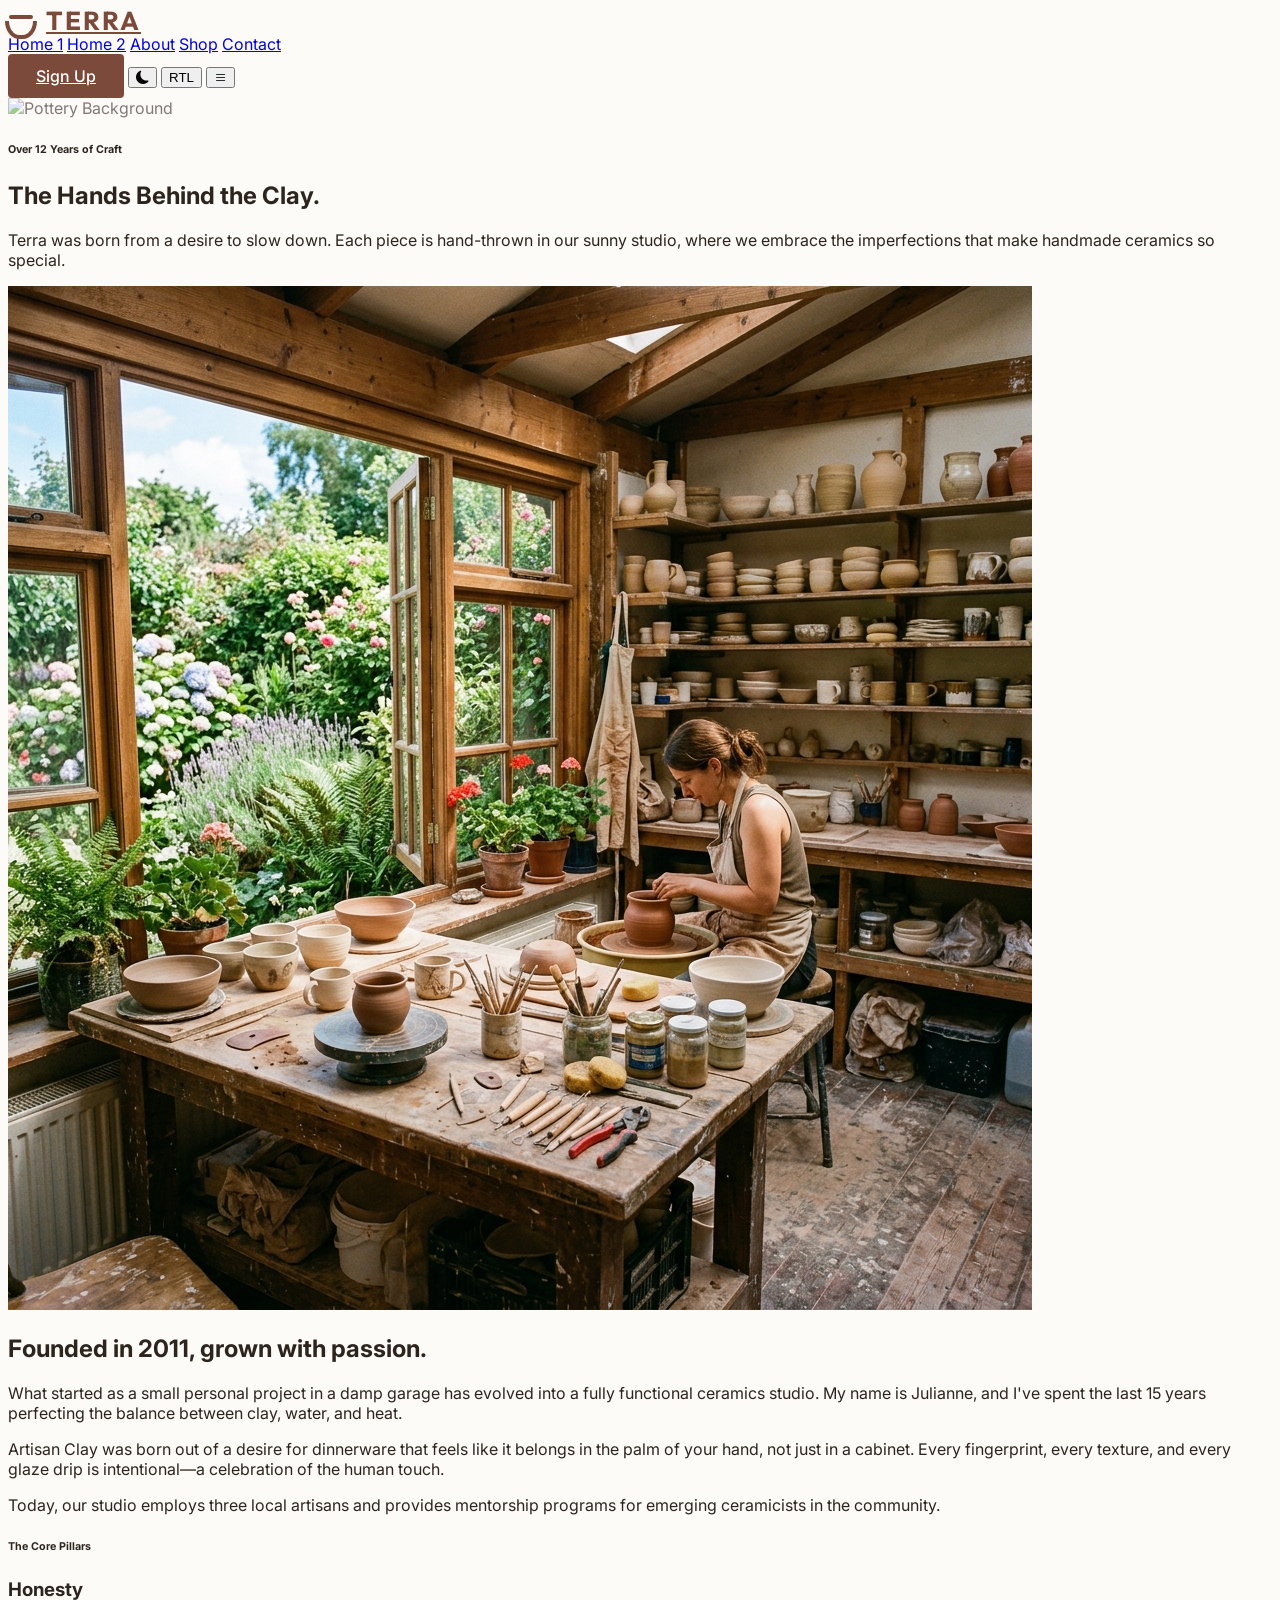
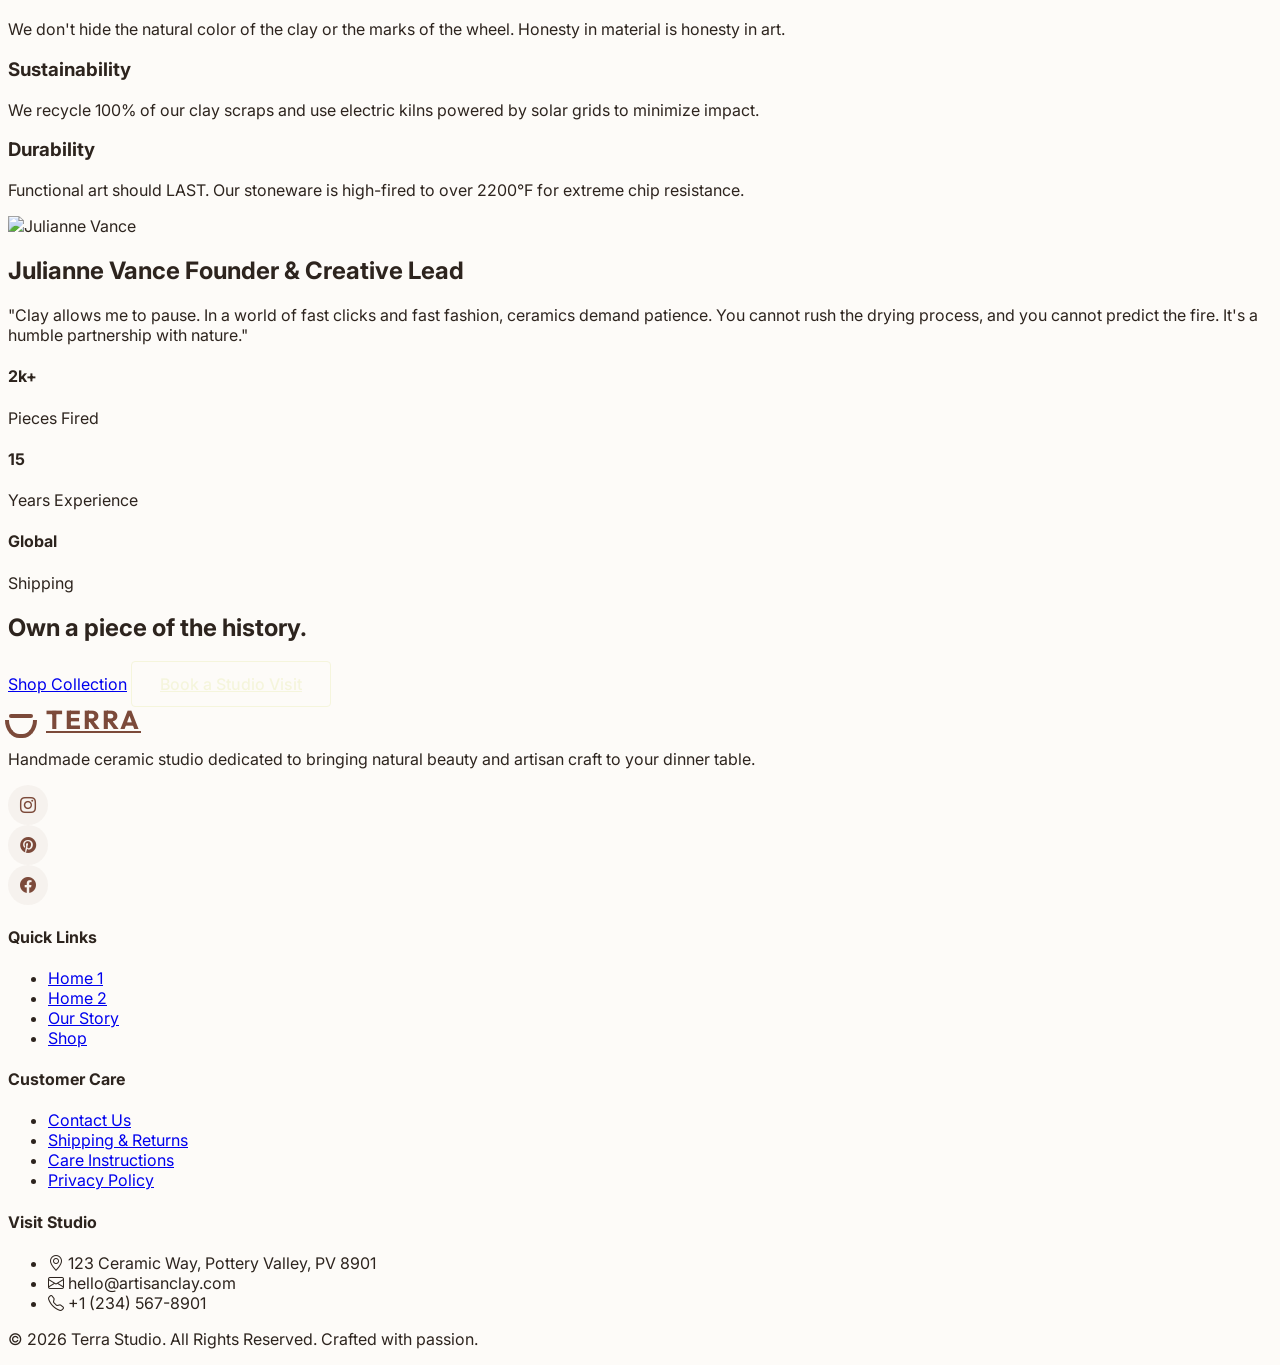
==== about.html @ a8ab0e43 "first commit" ====
<!DOCTYPE html>
<html lang="en" dir="ltr">
<head>
    <meta charset="UTF-8">
    <meta name="viewport" content="width=device-width, initial-scale=1.0">
    <title>Our Story | Terra Handmade Ceramics</title>
    <!-- Favicon -->
    <link rel="icon" type="image/svg+xml" href="data:image/svg+xml,<svg xmlns='http://www.w3.org/2000/svg' viewBox='0 0 100 100'><path d='M20 40C20 65 35 80 50 80C65 80 80 65 80 40' stroke='%237C4A3A' stroke-width='6' fill='none'/><path d='M20 40C30 35 40 33 50 33C60 33 70 35 80 40' stroke='%237C4A3A' stroke-width='6' fill='none'/></svg>">
    <!-- Fonts -->
    <link rel="preconnect" href="https://fonts.googleapis.com">
    <link rel="preconnect" href="https://fonts.gstatic.com" crossorigin>
    <link href="https://fonts.googleapis.com/css2?family=Inter:wght@300;400;500;600&family=Outfit:wght@500;600;700&display=swap" rel="stylesheet">
    <!-- Icons -->
    <link rel="stylesheet" href="https://cdn.jsdelivr.net/npm/bootstrap-icons@1.11.1/font/bootstrap-icons.css">
    <!-- Tailwind -->
    <script src="https://cdn.tailwindcss.com"></script>
    <script>
        tailwind.config = {
            darkMode: 'class',
            theme: {
                extend: {
                    colors: {
                        primary: '#7C4A3A',
                        secondary: '#F5F5DC',
                        accent: '#B45E42',
                        dark: '#1A1A1A',
                        light: '#FDFBF8',
                        warm: '#F5EBE0'
                    },
                    fontFamily: {
                        heading: ['Outfit', 'sans-serif'],
                        body: ['Inter', 'sans-serif']
                    }
                }
            }
        }
    </script>
    <link rel="stylesheet" href="style.css">
</head>
<body class="bg-light dark:bg-dark text-slate-800 dark:text-light transition-colors duration-300">

    <!-- Header -->
    <header class="fixed top-0 w-full z-50 border-b border-primary/10 dark:border-white/10">
        <nav class="container mx-auto px-6 lg:px-12 py-4 flex items-center justify-between">
            <!-- Brand -->
            <a href="index.html" class="terra-brand" aria-label="Terra Home">
                <div class="terra-icon"></div>
                <span>TERRA</span>
            </a>

            <!-- Nav Menu -->
            <div class="hidden md:flex items-center gap-8 font-medium tracking-wide text-sm text-slate-600 dark:text-slate-400">
                <a href="index.html" class="hover:text-primary transition-colors">Home 1</a>
                <a href="home2.html" class="hover:text-primary transition-colors">Home 2</a>
                <a href="about.html" class="text-primary border-b-2 border-primary">About</a>
                <a href="shop.html" class="hover:text-primary transition-colors">Shop</a>
                <a href="contact.html" class="hover:text-primary transition-colors">Contact</a>
            </div>

            <!-- Utility Buttons -->
            <div class="flex items-center gap-4">
                <a href="signup.html" class="hidden sm:inline-block btn-primary py-2 px-6 text-sm">Sign Up</a>
                <button id="theme-toggle" class="p-2 rounded-full hover:bg-primary/5 dark:hover:bg-white/5 transition-colors text-lg" aria-label="Toggle Theme">
                    <i class="bi bi-moon-fill"></i>
                </button>
                <button id="rtl-toggle" class="hidden sm:inline-block px-2 py-1 text-xs font-bold border border-primary/50 rounded hover:bg-primary hover:text-white transition-all uppercase" aria-label="Toggle RTL">
                    RTL
                </button>
                <!-- Hamburger -->
                <button id="menu-toggle" class="md:hidden p-2 text-2xl text-slate-900 dark:text-white" aria-label="Toggle Mobile Menu">
                    <i class="bi bi-list"></i>
                </button>
            </div>
        </nav>

        <!-- Mobile Navigation Overlay -->
        <div id="mobile-menu" class="md:hidden">
            <a href="index.html" class="mobile-nav-link">Home 1</a>
            <a href="home2.html" class="mobile-nav-link">Home 2</a>
            <a href="about.html" class="mobile-nav-link text-primary">About</a>
            <a href="shop.html" class="mobile-nav-link">Shop</a>
            <a href="contact.html" class="mobile-nav-link">Contact</a>
            
            <div class="mt-8 flex gap-6">
                <a href="signup.html" class="btn-primary py-3 px-8">Sign Up</a>
            </div>
        </div>
    </header>

    <!-- 1. Hero Section -->
    <section class="relative min-h-[60vh] flex items-center pt-32 pb-24 bg-white dark:bg-dark overflow-hidden hero-img-container">
        <!-- Background Image -->
        <img src="https://images.pexels.com/photos/4046710/pexels-photo-4046710.jpeg" alt="Pottery Background" class="hero-img absolute inset-0">
        <div class="bg-overlay"></div>

        <div class="container mx-auto px-6 lg:px-12 relative z-10">
            <div class="max-w-4xl mx-auto text-center overlay-content">
                <h6 class="text-primary dark:text-secondary font-heading tracking-[0.2em] mb-4 text-sm font-semibold uppercase reveal-left">Over 12 Years of Craft</h6>
                <h1 class="text-5xl lg:text-8xl font-heading font-bold mb-8 text-slate-900 dark:text-white reveal-left" style="transition-delay: 0.1s;">The Hands Behind the Clay.</h1>
                <p class="text-slate-800 dark:text-slate-200 text-xl leading-relaxed max-w-2xl mx-auto font-medium reveal-left" style="transition-delay: 0.2s;">Terra was born from a desire to slow down. Each piece is hand-thrown in our sunny studio, where we embrace the imperfections that make handmade ceramics so special.</p>
            </div>
        </div>
    </section>

    <!-- 2. The Studio Story -->
    <section class="py-24 bg-white dark:bg-dark">
        <div class="container mx-auto px-6 lg:px-12 flex flex-col md:flex-row items-center gap-16">
            <div class="md:w-1/2 h-[600px] reveal-left">
                <img src="assets/images/about.png" alt="Studio" class="w-full h-full object-cover rounded-sm border border-primary/10">
            </div>
            <div class="md:w-1/2 reveal-left" style="transition-delay: 0.2s;">
                <h2 class="text-4xl lg:text-5xl font-heading font-bold mb-8">Founded in 2011, grown with passion.</h2>
                <div class="space-y-6 text-slate-500 dark:text-slate-400 text-lg leading-relaxed">
                    <p>What started as a small personal project in a damp garage has evolved into a fully functional ceramics studio. My name is Julianne, and I've spent the last 15 years perfecting the balance between clay, water, and heat.</p>
                    <p>Artisan Clay was born out of a desire for dinnerware that feels like it belongs in the palm of your hand, not just in a cabinet. Every fingerprint, every texture, and every glaze drip is intentional—a celebration of the human touch.</p>
                    <p>Today, our studio employs three local artisans and provides mentorship programs for emerging ceramicists in the community.</p>
                </div>
            </div>
        </div>
    </section>

    <!-- 3. Our Philosophy / Mission -->
    <section class="py-24 bg-secondary/10 dark:bg-zinc-900">
        <div class="container mx-auto px-6 lg:px-12 text-center">
            <h6 class="text-primary font-heading tracking-[0.3em] mb-6 text-xs font-semibold uppercase fade-in">The Core Pillars</h6>
            <div class="grid grid-cols-1 md:grid-cols-3 gap-8">
                <!-- Pillar 1 -->
                <div class="bg-white dark:bg-dark p-10 border border-primary/10 dark:border-white/5 reveal-left hover:shadow-2xl transition-all duration-500 rounded-sm text-center">
                    <h3 class="font-heading font-bold text-2xl mb-6 text-slate-900 dark:text-white">Honesty</h3>
                    <p class="text-slate-600 dark:text-slate-400 text-sm leading-relaxed">We don't hide the natural color of the clay or the marks of the wheel. Honesty in material is honesty in art.</p>
                </div>
                <!-- Pillar 2 -->
                <div class="bg-white dark:bg-dark p-10 border border-primary/10 dark:border-white/5 reveal-left hover:shadow-2xl transition-all duration-500 rounded-sm text-center" style="transition-delay: 0.1s;">
                    <h3 class="font-heading font-bold text-2xl mb-6 text-slate-900 dark:text-white">Sustainability</h3>
                    <p class="text-slate-600 dark:text-slate-400 text-sm leading-relaxed">We recycle 100% of our clay scraps and use electric kilns powered by solar grids to minimize impact.</p>
                </div>
                <!-- Pillar 3 -->
                <div class="bg-white dark:bg-dark p-10 border border-primary/10 dark:border-white/5 reveal-left hover:shadow-2xl transition-all duration-500 rounded-sm text-center" style="transition-delay: 0.2s;">
                    <h3 class="font-heading font-bold text-2xl mb-6 text-slate-900 dark:text-white">Durability</h3>
                    <p class="text-slate-600 dark:text-slate-400 text-sm leading-relaxed">Functional art should LAST. Our stoneware is high-fired to over 2200°F for extreme chip resistance.</p>
                </div>
            </div>
        </div>
    </section>

    <!-- 4. Meet the Artist -->
    <section class="py-24 bg-white dark:bg-dark">
        <div class="container mx-auto px-6 lg:px-12 flex flex-col md:flex-row-reverse items-center gap-16">
            <div class="reveal-left" style="transition-delay: 0.1s;">
                <div class="relative h-[480px] max-w-sm mx-auto overflow-hidden rounded-sm shadow-2xl">
                    <img src="https://images.pexels.com/photos/3777550/pexels-photo-3777550.jpeg" alt="Julianne Vance" class="w-full h-full object-cover">
                </div>
            </div>
            <div class="md:w-2/3 reveal-left" style="transition-delay: 0.2s;">
                <h2 class="text-4xl lg:text-5xl font-heading font-bold mb-8">Julianne Vance <span class="text-lg font-light text-primary block mt-2 uppercase tracking-widest">Founder & Creative Lead</span></h2>
                <p class="text-slate-500 dark:text-slate-400 text-lg mb-10 leading-relaxed italic">"Clay allows me to pause. In a world of fast clicks and fast fashion, ceramics demand patience. You cannot rush the drying process, and you cannot predict the fire. It's a humble partnership with nature."</p>
                <div class="flex items-center gap-8">
                    <div>
                        <h4 class="font-bold text-xl font-heading text-slate-900 dark:text-white">2k+</h4>
                        <p class="text-xs uppercase text-slate-400 font-bold tracking-widest">Pieces Fired</p>
                    </div>
                    <div class="w-px h-10 bg-primary/20"></div>
                    <div>
                        <h4 class="font-bold text-xl font-heading text-slate-900 dark:text-white">15</h4>
                        <p class="text-xs uppercase text-slate-400 font-bold tracking-widest">Years Experience</p>
                    </div>
                    <div class="w-px h-10 bg-primary/20"></div>
                    <div>
                        <h4 class="font-bold text-xl font-heading text-slate-900 dark:text-white">Global</h4>
                        <p class="text-xs uppercase text-slate-400 font-bold tracking-widest">Shipping</p>
                    </div>
                </div>
            </div>
        </div>
    </section>

    <!-- 5. Call to Action -->
    <section class="py-24 bg-primary text-white text-center">
        <div class="container mx-auto px-6 lg:px-12 reveal-left">
            <h2 class="text-4xl lg:text-6xl font-heading font-bold mb-10">Own a piece of the history.</h2>
            <div class="flex flex-col sm:flex-row justify-center gap-6">
                <a href="shop.html" class="bg-secondary text-primary px-12 py-5 font-bold uppercase tracking-widest text-sm hover:scale-105 transition-all">Shop Collection</a>
                <a href="contact.html" class="btn-secondary px-12 py-5 font-bold uppercase tracking-widest text-sm">Book a Studio Visit</a>
            </div>
        </div>
    </section>

    <!-- Footer -->
    <footer class="bg-white dark:bg-dark py-16 border-t border-primary/10 dark:border-white/10">
        <div class="container mx-auto px-6 lg:px-12">
            <div class="grid grid-cols-1 md:grid-cols-4 gap-12 mb-16">
                <!-- Branding -->
                <div class="col-span-1 md:col-span-1">
                    <a href="index.html" class="terra-brand" aria-label="Terra Home">
                        <div class="terra-icon"></div>
                        <span>TERRA</span>
                    </a>
                    <p class="text-slate-900 dark:text-slate-200 text-sm leading-relaxed mb-6">Handmade ceramic studio dedicated to bringing natural beauty and artisan craft to your dinner table.</p>
                    <div class="flex gap-4">
                        <a href="#" class="social-icon" aria-label="Instagram"><i class="bi bi-instagram"></i></a>
                        <a href="#" class="social-icon" aria-label="Pinterest"><i class="bi bi-pinterest"></i></a>
                        <a href="#" class="social-icon" aria-label="Facebook"><i class="bi bi-facebook"></i></a>
                    </div>
                </div>

                <!-- Links Quick -->
                <div>
                    <h4 class="font-heading font-bold text-lg mb-6">Quick Links</h4>
                    <ul class="space-y-4 text-sm text-slate-700 dark:text-slate-300">
                        <li><a href="index.html" class="hover:text-primary transition-colors">Home 1</a></li>
                        <li><a href="home2.html" class="hover:text-primary transition-colors">Home 2</a></li>
                        <li><a href="about.html" class="hover:text-primary transition-colors">Our Story</a></li>
                        <li><a href="shop.html" class="hover:text-primary transition-colors">Shop</a></li>
                    </ul>
                </div>

                <!-- Links Customer -->
                <div>
                    <h4 class="font-heading font-bold text-lg mb-6">Customer Care</h4>
                    <ul class="space-y-4 text-sm text-slate-700 dark:text-slate-300">
                        <li><a href="contact.html" class="hover:text-primary transition-colors">Contact Us</a></li>
                        <li><a href="#" class="hover:text-primary transition-colors">Shipping & Returns</a></li>
                        <li><a href="#" class="hover:text-primary transition-colors">Care Instructions</a></li>
                        <li><a href="#" class="hover:text-primary transition-colors">Privacy Policy</a></li>
                    </ul>
                </div>

                <!-- Contact -->
                <div>
                    <h4 class="font-heading font-bold text-lg mb-6">Visit Studio</h4>
                    <ul class="space-y-4 text-sm text-slate-700 dark:text-slate-300">
                        <li class="flex items-start gap-3"><i class="bi bi-geo-alt text-primary"></i> 123 Ceramic Way,
                            Pottery Valley, PV 8901</li>
                        <li class="flex items-start gap-3"><i class="bi bi-envelope text-primary"></i>
                            hello@artisanclay.com</li>
                        <li class="flex items-start gap-3"><i class="bi bi-telephone text-primary"></i> +1 (234)
                            567-8901</li>
                    </ul>
                </div>
            </div>

            <div class="pt-8 border-t border-primary/10 dark:border-white/10 text-center text-slate-500 dark:text-slate-400 text-xs">
                <p>&copy; 2026 Terra Studio. All Rights Reserved. Crafted with passion.</p>
            </div>
        </div>
    </footer>

    <!-- Back to Top -->
    <button id="back-to-top" title="Back to Top"><i class="bi bi-chevron-up"></i></button>

    <script src="main.js"></script>
</body>
</html>
---- style.css ----
/* Earthy Artisan - Main Style Configuration */
:root {
  --primary: #7C4A3A; /* Clay Brown */
  --secondary: #F5F5DC; /* Beige */
  --accent: #B45E42; /* Terracotta */
  --light-bg: #FDFBF8;
  --dark-bg: #1A1A1A;
  --text-main: #2D241E;
  --text-light: #FDFBF8;
  --font-heading: 'Outfit', sans-serif;
  --font-body: 'Inter', sans-serif;
}

/* Base resets & theme logic */
html {
  scroll-behavior: smooth;
}

body {
  font-family: var(--font-body);
  color: var(--text-main);
  background-color: var(--light-bg);
  transition: background-color 0.4s ease, color 0.4s ease;
}

.dark body {
  background-color: var(--dark-bg);
  color: var(--text-light);
}

/* Animations */
.reveal-left {
  opacity: 0;
  transform: translateX(-50px);
  transition: all 0.8s cubic-bezier(0.4, 0, 0.2, 1);
}

.reveal-left.active {
  opacity: 1;
  transform: translateX(0);
}

.fade-in {
  opacity: 0;
  transition: opacity 1s ease-out;
}

.fade-in.active {
  opacity: 1;
}

/* Custom UI Components */
.btn-primary {
  background-color: var(--primary);
  color: #fff;
  border-radius: 4px;
  padding: 12px 28px;
  transition: all 0.3s ease;
  font-weight: 500;
  display: inline-flex;
  align-items: center;
  justify-content: center;
}

.btn-primary:hover {
  background-color: var(--accent);
  transform: translateY(-3px) scale(1.03);
  box-shadow: 0 10px 20px rgba(124, 74, 58, 0.2);
  filter: brightness(1.1);
  letter-spacing: 0.5px;
}

.btn-secondary {
  border: 1.5px solid var(--primary);
  color: var(--primary);
  border-radius: 4px;
  padding: 12px 28px;
  transition: all 0.3s ease;
  font-weight: 500;
  display: inline-flex;
  align-items: center;
  justify-content: center;
}

.dark .btn-secondary {
  border-color: var(--secondary);
  color: var(--secondary);
}

.btn-secondary:hover {
  background-color: var(--primary);
  color: #fff;
  transform: translateY(-3px) scale(1.03);
  box-shadow: 0 10px 20px rgba(124, 74, 58, 0.1);
  letter-spacing: 0.5px;
}

.bg-overlay {
  position: absolute;
  inset: 0;
  background-color: rgba(255, 255, 255, 0.4); /* Light mode: soft white wash */
  z-index: 1;
}

.dark .bg-overlay {
  background-color: rgba(0, 0, 0, 0.6); /* Dark mode: deeper shadow */
}

.overlay-content {
  position: relative;
  z-index: 2;
}

.bg-primary .btn-secondary, 
.dark .btn-secondary {
  border-color: var(--secondary);
  color: var(--secondary);
}

.bg-primary .btn-secondary:hover {
  background-color: var(--secondary);
  color: var(--primary);
}

/* Minimalist Artisanal Logo */
.dark .logo-icon::after {
  background-color: var(--secondary);
}

/* Terra Brand Identity */
.terra-brand {
  display: flex;
  align-items: center;
  gap: 12px;
  font-family: var(--font-heading);
  font-weight: 700;
  letter-spacing: 2px;
  color: var(--primary);
  line-height: 1;
}

.terra-brand span {
  font-size: 26px; /* Optimized font size for brand impact */
  display: block;
}

.dark .terra-brand {
  color: var(--secondary);
}

.terra-icon {
  width: 26px; /* Matches the visual height of the typography caps */
  height: 26px; 
  position: relative;
  display: flex;
  align-items: center;
  justify-content: center;
  flex-shrink: 0;
  color: inherit;
}

.terra-icon::before {
  content: '';
  position: absolute;
  width: 24px;
  height: 14px;
  border: 4.5px solid currentColor; /* Bold stroke to match font weight */
  border-bottom-left-radius: 45% 100%;
  border-bottom-right-radius: 45% 100%;
  border-top: none;
  top: 50%;
}

.terra-icon::after {
  content: '';
  position: absolute;
  width: 24px;
  height: 4.5px;
  background-color: currentColor;
  top: 25%;
  border-radius: 2px;
}

#back-to-top {
  display: none;
  position: fixed;
  bottom: 30px;
  right: 30px;
  width: 45px;
  height: 45px;
  background-color: var(--primary);
  color: #fff;
  border-radius: 50%;
  border: none;
  cursor: pointer;
  z-index: 1000;
  transition: all 0.3s ease;
  box-shadow: 0 4px 15px rgba(0,0,0,0.15);
  align-items: center;
  justify-content: center;
}

#back-to-top:hover {
  transform: translateY(-5px);
  background-color: var(--accent);
  box-shadow: 0 8px 25px rgba(0,0,0,0.25);
}

#back-to-top.show {
  display: flex !important;
}

.social-icon {
  width: 40px;
  height: 40px;
  border-radius: 50%;
  background-color: rgba(124, 74, 58, 0.05);
  display: flex;
  align-items: center;
  justify-content: center;
  color: var(--primary);
  transition: all 0.4s cubic-bezier(0.175, 0.885, 0.32, 1.275);
}

.social-icon:hover {
  background-color: var(--primary);
  color: #fff;
  transform: translateY(-5px) rotate(8deg);
  box-shadow: 0 10px 20px rgba(124, 74, 58, 0.15);
}

.dark .social-icon {
  background-color: rgba(253, 245, 230, 0.1);
  color: var(--secondary);
}

.dark .social-icon:hover {
  background-color: var(--secondary);
  color: var(--primary);
}

.social-icon-premium {
  font-size: 1.5rem;
  color: var(--text-main);
  transition: all 0.3s ease;
  display: flex;
  align-items: center;
  justify-content: center;
  width: 48px;
  height: 48px;
  border-radius: 50%;
  background-color: transparent;
}

.dark .social-icon-premium {
  color: var(--text-light);
}

.social-icon-premium:hover {
  transform: scale(1.1);
  color: var(--primary);
  background-color: rgba(124, 74, 58, 0.05); /* Subtle highlight */
}

.dark .social-icon-premium:hover {
  background-color: rgba(245, 245, 220, 0.05);
}

.btn-social {
  transition: all 0.4s cubic-bezier(0.175, 0.885, 0.32, 1.275);
}

.btn-social:hover {
  transform: translateY(-5px);
  box-shadow: 0 12px 24px rgba(0,0,0,0.08);
  border-color: var(--primary);
  background-color: var(--primary);
  color: #fff;
}

.btn-social:hover i {
  color: #fff !important;
}

.dark .btn-social:hover {
  background-color: var(--secondary);
  color: var(--primary);
  border-color: var(--secondary);
}


/* Mobile Menu Drawer Styles */
#mobile-menu {
  position: fixed;
  inset: 0;
  background-color: #ffffff; /* Explicitly solid white */
  z-index: 9999;
  display: flex !important;
  flex-direction: column;
  align-items: center;
  justify-content: center;
  transform: translateX(100%);
  transition: transform 0.3s ease-out;
  visibility: hidden;
  pointer-events: none;
}

.dark #mobile-menu {
  background-color: #111111; /* Explicitly solid dark */
}

#mobile-menu.active {
  transform: translateX(0);
  visibility: visible;
  pointer-events: auto;
}

.mobile-nav-link {
  font-family: var(--font-heading);
  font-size: 2.5rem;
  font-weight: 700;
  margin-bottom: 2.5rem;
  transition: all 0.3s ease;
  color: var(--text-main);
}

.dark .mobile-nav-link {
  color: var(--text-light);
}

.mobile-nav-link:hover {
  color: var(--primary);
  transform: scale(1.05);
}

#menu-toggle {
  z-index: 10000;
}

/* Scroll Prevention Hook */
.no-scroll {
  overflow: hidden !important;
  max-height: 100vh !important;
}

.mobile-nav-link {
  font-family: var(--font-heading);
  font-size: 2rem;
  font-weight: 700;
  margin-bottom: 2rem;
  transition: color 0.3s ease;
}

.mobile-nav-link:hover {
  color: var(--primary);
}

#menu-toggle {
  z-index: 1200;
}
[dir="rtl"] {
  text-align: right;
}

[dir="rtl"] .reveal-left {
  transform: translateX(50px);
}

[dir="rtl"] .reveal-left.active {
  transform: translateX(0);
}

/* Glassmorphism for dark mode header */
.dark header {
  background: rgba(26, 26, 26, 0.85);
  backdrop-filter: blur(8px);
}

/* Sticky Header */
header {
  top: 0;
  z-index: 50;
  background: rgba(253, 251, 248, 0.95);
  backdrop-filter: blur(8px);
}

/* Image styling & Dynamic Overlays */
.hero-img-container {
  position: relative;
  overflow: hidden;
}

.hero-img {
  object-fit: cover;
  width: 100%;
  height: 100%;
}

.bg-overlay {
  position: absolute;
  inset: 0;
  transition: background-color 0.4s ease;
  pointer-events: none;
  z-index: 5;
  background-color: rgba(253, 251, 248, 0.4); /* Light Mode: Light Overlay */
}

.dark .bg-overlay {
  background-color: rgba(0, 0, 0, 0.65); /* Dark Mode: Dark Overlay */
}

.overlay-content {
  position: relative;
  z-index: 10;
}

/* Popups */
.popup {
  position: fixed;
  inset: 0;
  background: rgba(0,0,0,0.6);
  z-index: 100;
  display: none;
  align-items: center;
  justify-content: center;
  backdrop-filter: blur(4px);
}

.popup.show {
  display: flex;
}
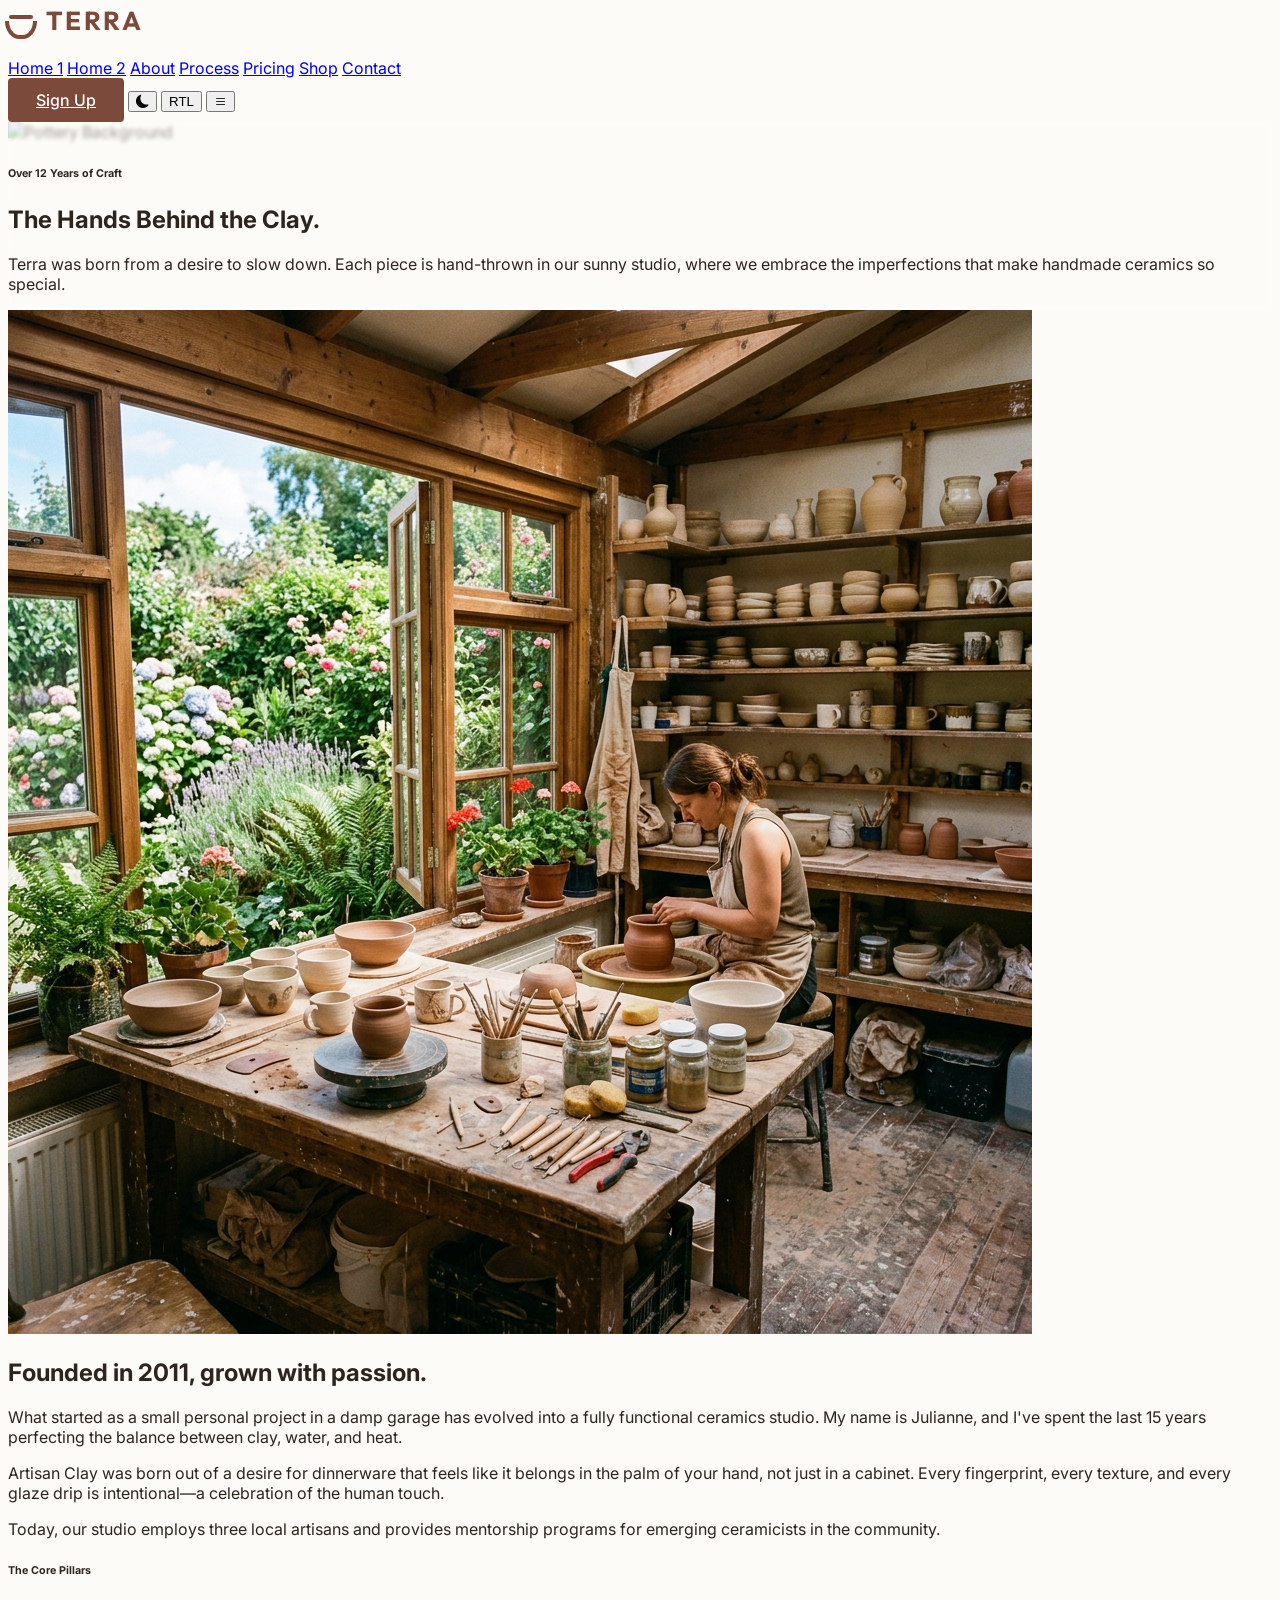
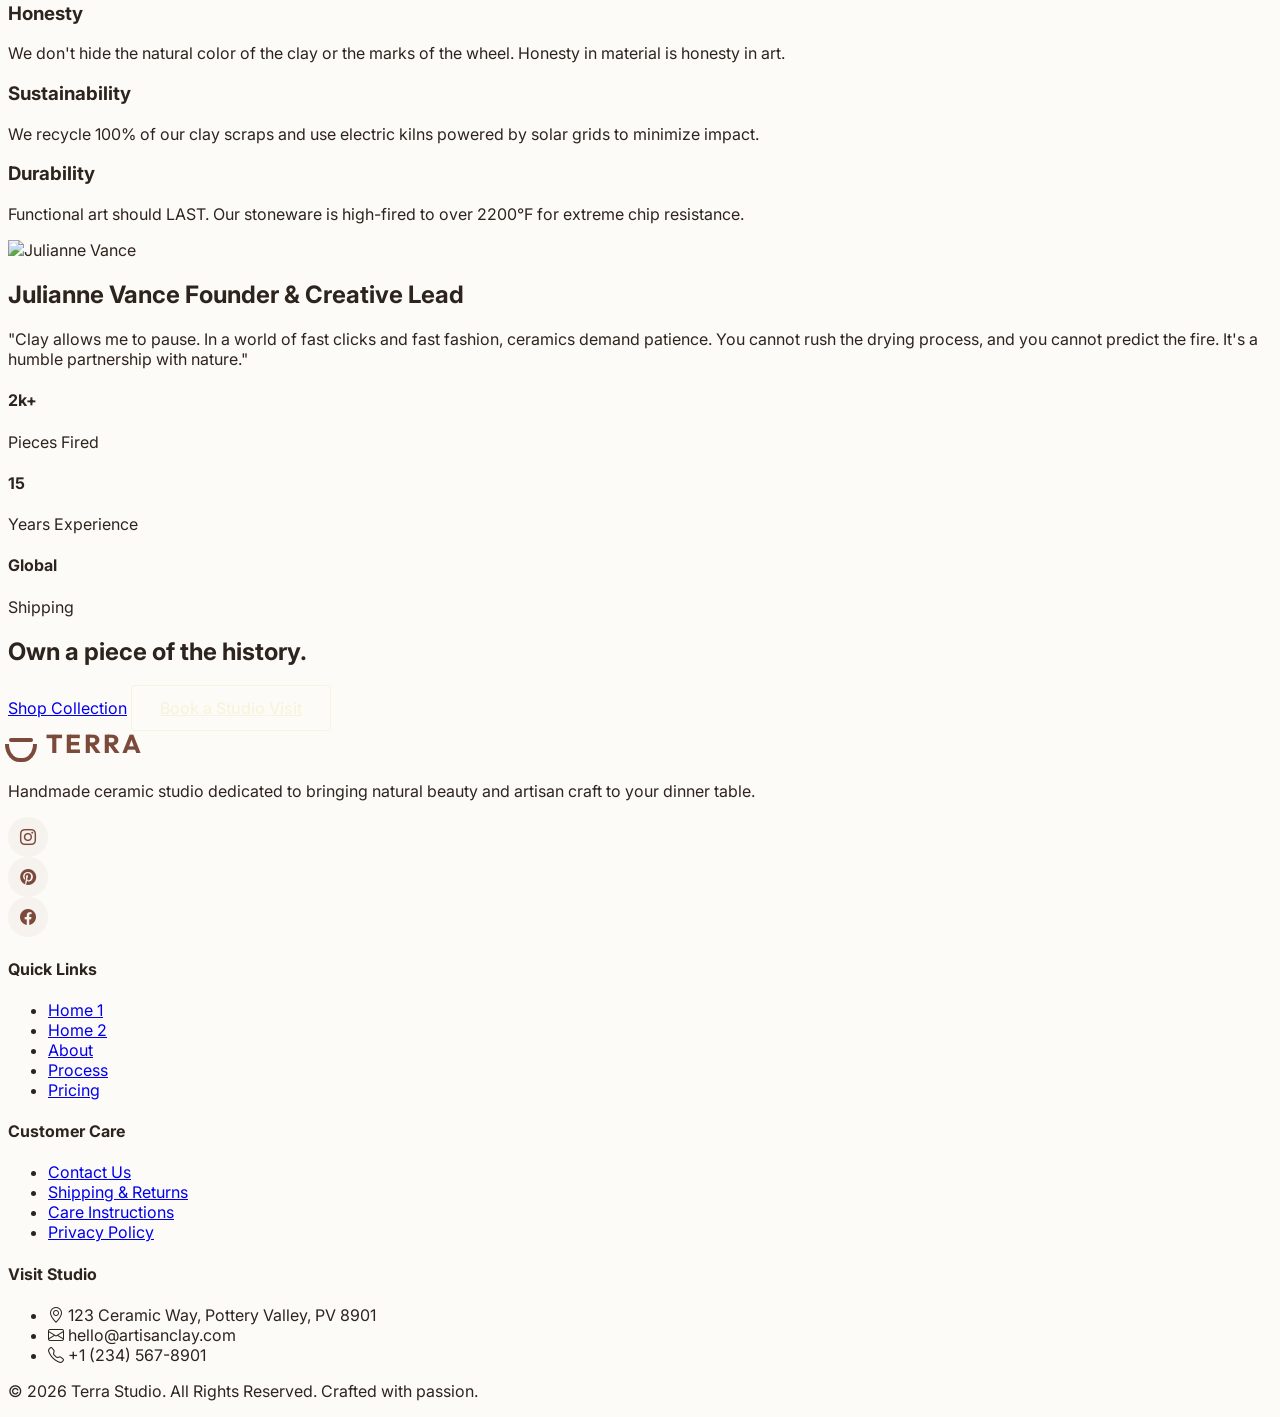
==== commit 39e3f121: "Corrections" ====
--- a/about.html
+++ b/about.html
@@ -49,40 +49,55 @@
             </a>
 
             <!-- Nav Menu -->
-            <div class="hidden md:flex items-center gap-8 font-medium tracking-wide text-sm text-slate-600 dark:text-slate-400">
+            <div class="hidden lg:flex items-center gap-6 font-medium tracking-wide text-[13px] text-slate-600 dark:text-slate-400">
                 <a href="index.html" class="hover:text-primary transition-colors">Home 1</a>
                 <a href="home2.html" class="hover:text-primary transition-colors">Home 2</a>
                 <a href="about.html" class="text-primary border-b-2 border-primary">About</a>
+                <a href="process.html" class="hover:text-primary transition-colors">Process</a>
+                <a href="pricing.html" class="hover:text-primary transition-colors">Pricing</a>
                 <a href="shop.html" class="hover:text-primary transition-colors">Shop</a>
                 <a href="contact.html" class="hover:text-primary transition-colors">Contact</a>
             </div>
 
             <!-- Utility Buttons -->
             <div class="flex items-center gap-4">
-                <a href="signup.html" class="hidden sm:inline-block btn-primary py-2 px-6 text-sm">Sign Up</a>
-                <button id="theme-toggle" class="p-2 rounded-full hover:bg-primary/5 dark:hover:bg-white/5 transition-colors text-lg" aria-label="Toggle Theme">
+                <a href="signup.html" class="hidden lg:inline-block btn-primary py-2 px-6 text-sm">Sign Up</a>
+                <button
+                    class="theme-toggle p-2 rounded-full hover:bg-primary/5 dark:hover:bg-white/5 transition-colors text-lg"
+                    aria-label="Toggle Theme">
                     <i class="bi bi-moon-fill"></i>
                 </button>
-                <button id="rtl-toggle" class="hidden sm:inline-block px-2 py-1 text-xs font-bold border border-primary/50 rounded hover:bg-primary hover:text-white transition-all uppercase" aria-label="Toggle RTL">
+
+                <button
+                    class="rtl-toggle hidden lg:inline-block px-2 py-1 text-xs font-bold border border-primary/50 rounded hover:bg-primary hover:text-white transition-all uppercase"
+                    aria-label="Toggle RTL">
                     RTL
                 </button>
                 <!-- Hamburger -->
-                <button id="menu-toggle" class="md:hidden p-2 text-2xl text-slate-900 dark:text-white" aria-label="Toggle Mobile Menu">
+                <button id="menu-toggle" class="lg:hidden p-2 text-2xl text-slate-900 dark:text-white" aria-label="Toggle Mobile Menu">
                     <i class="bi bi-list"></i>
                 </button>
             </div>
         </nav>
 
         <!-- Mobile Navigation Overlay -->
-        <div id="mobile-menu" class="md:hidden">
-            <a href="index.html" class="mobile-nav-link">Home 1</a>
-            <a href="home2.html" class="mobile-nav-link">Home 2</a>
-            <a href="about.html" class="mobile-nav-link text-primary">About</a>
-            <a href="shop.html" class="mobile-nav-link">Shop</a>
-            <a href="contact.html" class="mobile-nav-link">Contact</a>
+        <div id="mobile-menu" class="lg:hidden">
+            <a href="index.html" class="mobile-nav-close" aria-label="Close to Home"><i class="bi bi-x-lg"></i></a>
+            <a href="index.html" class="mobile-nav-link text-center">Home 1</a>
+            <a href="home2.html" class="mobile-nav-link text-center">Home 2</a>
+            <a href="about.html" class="mobile-nav-link text-center text-primary">About</a>
+            <a href="process.html" class="mobile-nav-link text-center">Our Process</a>
+            <a href="pricing.html" class="mobile-nav-link text-center">Pricing</a>
+            <a href="shop.html" class="mobile-nav-link text-center">Shop</a>
+            <a href="contact.html" class="mobile-nav-link text-center">Contact</a>
             
-            <div class="mt-8 flex gap-6">
-                <a href="signup.html" class="btn-primary py-3 px-8">Sign Up</a>
+            <div class="mt-8 flex flex-col items-center gap-6">
+                <a href="signup.html" class="btn-primary py-3 px-8 w-full text-center">Sign Up</a>
+                <div class="flex items-center gap-4">
+                    <button class="rtl-toggle px-6 py-2 text-sm font-bold border border-primary/50 dark:border-white/50 rounded hover:bg-primary hover:text-white transition-all uppercase" aria-label="Toggle RTL">
+                        RTL
+                    </button>
+                </div>
             </div>
         </div>
     </header>
@@ -110,7 +125,7 @@
             </div>
             <div class="md:w-1/2 reveal-left" style="transition-delay: 0.2s;">
                 <h2 class="text-4xl lg:text-5xl font-heading font-bold mb-8">Founded in 2011, grown with passion.</h2>
-                <div class="space-y-6 text-slate-500 dark:text-slate-400 text-lg leading-relaxed">
+                <div class="space-y-6 text-slate-800 dark:text-slate-200 text-lg leading-relaxed">
                     <p>What started as a small personal project in a damp garage has evolved into a fully functional ceramics studio. My name is Julianne, and I've spent the last 15 years perfecting the balance between clay, water, and heat.</p>
                     <p>Artisan Clay was born out of a desire for dinnerware that feels like it belongs in the palm of your hand, not just in a cabinet. Every fingerprint, every texture, and every glaze drip is intentional—a celebration of the human touch.</p>
                     <p>Today, our studio employs three local artisans and provides mentorship programs for emerging ceramicists in the community.</p>
@@ -127,17 +142,17 @@
                 <!-- Pillar 1 -->
                 <div class="bg-white dark:bg-dark p-10 border border-primary/10 dark:border-white/5 reveal-left hover:shadow-2xl transition-all duration-500 rounded-sm text-center">
                     <h3 class="font-heading font-bold text-2xl mb-6 text-slate-900 dark:text-white">Honesty</h3>
-                    <p class="text-slate-600 dark:text-slate-400 text-sm leading-relaxed">We don't hide the natural color of the clay or the marks of the wheel. Honesty in material is honesty in art.</p>
+                    <p class="text-slate-800 dark:text-slate-200 text-sm leading-relaxed">We don't hide the natural color of the clay or the marks of the wheel. Honesty in material is honesty in art.</p>
                 </div>
                 <!-- Pillar 2 -->
                 <div class="bg-white dark:bg-dark p-10 border border-primary/10 dark:border-white/5 reveal-left hover:shadow-2xl transition-all duration-500 rounded-sm text-center" style="transition-delay: 0.1s;">
                     <h3 class="font-heading font-bold text-2xl mb-6 text-slate-900 dark:text-white">Sustainability</h3>
-                    <p class="text-slate-600 dark:text-slate-400 text-sm leading-relaxed">We recycle 100% of our clay scraps and use electric kilns powered by solar grids to minimize impact.</p>
+                    <p class="text-slate-800 dark:text-slate-200 text-sm leading-relaxed">We recycle 100% of our clay scraps and use electric kilns powered by solar grids to minimize impact.</p>
                 </div>
                 <!-- Pillar 3 -->
                 <div class="bg-white dark:bg-dark p-10 border border-primary/10 dark:border-white/5 reveal-left hover:shadow-2xl transition-all duration-500 rounded-sm text-center" style="transition-delay: 0.2s;">
                     <h3 class="font-heading font-bold text-2xl mb-6 text-slate-900 dark:text-white">Durability</h3>
-                    <p class="text-slate-600 dark:text-slate-400 text-sm leading-relaxed">Functional art should LAST. Our stoneware is high-fired to over 2200°F for extreme chip resistance.</p>
+                    <p class="text-slate-800 dark:text-slate-200 text-sm leading-relaxed">Functional art should LAST. Our stoneware is high-fired to over 2200°F for extreme chip resistance.</p>
                 </div>
             </div>
         </div>
@@ -153,7 +168,7 @@
             </div>
             <div class="md:w-2/3 reveal-left" style="transition-delay: 0.2s;">
                 <h2 class="text-4xl lg:text-5xl font-heading font-bold mb-8">Julianne Vance <span class="text-lg font-light text-primary block mt-2 uppercase tracking-widest">Founder & Creative Lead</span></h2>
-                <p class="text-slate-500 dark:text-slate-400 text-lg mb-10 leading-relaxed italic">"Clay allows me to pause. In a world of fast clicks and fast fashion, ceramics demand patience. You cannot rush the drying process, and you cannot predict the fire. It's a humble partnership with nature."</p>
+                <p class="text-slate-800 dark:text-slate-200 text-lg mb-10 leading-relaxed italic">"Clay allows me to pause. In a world of fast clicks and fast fashion, ceramics demand patience. You cannot rush the drying process, and you cannot predict the fire. It's a humble partnership with nature."</p>
                 <div class="flex items-center gap-8">
                     <div>
                         <h4 class="font-bold text-xl font-heading text-slate-900 dark:text-white">2k+</h4>
@@ -188,7 +203,7 @@
     <!-- Footer -->
     <footer class="bg-white dark:bg-dark py-16 border-t border-primary/10 dark:border-white/10">
         <div class="container mx-auto px-6 lg:px-12">
-            <div class="grid grid-cols-1 md:grid-cols-4 gap-12 mb-16">
+            <div class="grid grid-cols-1 sm:grid-cols-2 lg:grid-cols-4 gap-12 mb-16">
                 <!-- Branding -->
                 <div class="col-span-1 md:col-span-1">
                     <a href="index.html" class="terra-brand" aria-label="Terra Home">
@@ -209,8 +224,9 @@
                     <ul class="space-y-4 text-sm text-slate-700 dark:text-slate-300">
                         <li><a href="index.html" class="hover:text-primary transition-colors">Home 1</a></li>
                         <li><a href="home2.html" class="hover:text-primary transition-colors">Home 2</a></li>
-                        <li><a href="about.html" class="hover:text-primary transition-colors">Our Story</a></li>
-                        <li><a href="shop.html" class="hover:text-primary transition-colors">Shop</a></li>
+                        <li><a href="about.html" class="hover:text-primary transition-colors">About</a></li>
+                        <li><a href="process.html" class="hover:text-primary transition-colors">Process</a></li>
+                        <li><a href="pricing.html" class="hover:text-primary transition-colors">Pricing</a></li>
                     </ul>
                 </div>
 
--- a/style.css
+++ b/style.css
@@ -12,6 +12,15 @@
 }
 
 /* Base resets & theme logic */
+/* Global Utilities */
+.no-scrollbar::-webkit-scrollbar {
+    display: none;
+}
+.no-scrollbar {
+    -ms-overflow-style: none;
+    scrollbar-width: none;
+}
+
 html {
   scroll-behavior: smooth;
 }
@@ -142,6 +151,24 @@
 .terra-brand span {
   font-size: 26px; /* Optimized font size for brand impact */
   display: block;
+}
+
+.dark .terra-brand {
+  color: var(--secondary);
+}
+
+.terra-brand {
+  display: flex !important;
+  flex-direction: row !important;
+  align-items: center !important;
+  gap: 0.75rem !important;
+  text-decoration: none !important;
+  color: var(--primary);
+  margin-bottom: 1.5rem;
+  font-family: var(--font-heading);
+  font-weight: 700;
+  font-size: 1.5rem;
+  letter-spacing: 0.1em;
 }
 
 .dark .terra-brand {
@@ -293,20 +320,22 @@
 #mobile-menu {
   position: fixed;
   inset: 0;
-  background-color: #ffffff; /* Explicitly solid white */
-  z-index: 9999;
+  width: 100vw;
+  height: 100vh;
+  background-color: #FDFBF8 !important; /* Force solid artisanal light background */
+  z-index: 999999 !important;
   display: flex !important;
   flex-direction: column;
   align-items: center;
   justify-content: center;
   transform: translateX(100%);
-  transition: transform 0.3s ease-out;
+  transition: transform 0.4s cubic-bezier(0.165, 0.84, 0.44, 1), visibility 0.4s;
   visibility: hidden;
   pointer-events: none;
 }
 
 .dark #mobile-menu {
-  background-color: #111111; /* Explicitly solid dark */
+  background-color: #1A1A1A !important; /* Force solid artisanal dark background */
 }
 
 #mobile-menu.active {
@@ -317,11 +346,12 @@
 
 .mobile-nav-link {
   font-family: var(--font-heading);
-  font-size: 2.5rem;
+  font-size: 1.5rem;
   font-weight: 700;
-  margin-bottom: 2.5rem;
+  margin-bottom: 2rem;
   transition: all 0.3s ease;
   color: var(--text-main);
+  letter-spacing: 1px;
 }
 
 .dark .mobile-nav-link {
@@ -331,6 +361,24 @@
 .mobile-nav-link:hover {
   color: var(--primary);
   transform: scale(1.05);
+}
+
+.mobile-nav-close {
+  position: absolute;
+  top: 30px;
+  right: 30px;
+  font-size: 1.5rem;
+  color: var(--text-main);
+  transition: all 0.3s ease;
+}
+
+.dark .mobile-nav-close {
+  color: var(--text-light);
+}
+
+.mobile-nav-close:hover {
+  transform: rotate(90deg);
+  color: var(--primary);
 }
 
 #menu-toggle {
@@ -343,17 +391,7 @@
   max-height: 100vh !important;
 }
 
-.mobile-nav-link {
-  font-family: var(--font-heading);
-  font-size: 2rem;
-  font-weight: 700;
-  margin-bottom: 2rem;
-  transition: color 0.3s ease;
-}
-
-.mobile-nav-link:hover {
-  color: var(--primary);
-}
+
 
 #menu-toggle {
   z-index: 1200;
@@ -402,16 +440,37 @@
   transition: background-color 0.4s ease;
   pointer-events: none;
   z-index: 5;
-  background-color: rgba(253, 251, 248, 0.4); /* Light Mode: Light Overlay */
+  background-color: rgba(253, 251, 248, 0.55); /* Improved contrast in light mode */
+  backdrop-filter: blur(2px); /* Subtle blur helps text pop on busy backgrounds */
 }
 
 .dark .bg-overlay {
-  background-color: rgba(0, 0, 0, 0.65); /* Dark Mode: Dark Overlay */
+  background-color: rgba(0, 0, 0, 0.7); /* Deeper shadow for dark mode */
+  backdrop-filter: blur(2px);
 }
 
 .overlay-content {
   position: relative;
   z-index: 10;
+}
+
+/* Visibility Enhancements for Overlays */
+.overlay-content h1,
+.overlay-content h2,
+.overlay-content h3,
+.overlay-content h5,
+.overlay-content h6,
+.overlay-content p {
+  text-shadow: 0 0 15px rgba(253, 251, 248, 0.9), 0 0 45px rgba(253, 251, 248, 0.6);
+}
+
+.dark .overlay-content h1,
+.dark .overlay-content h2,
+.dark .overlay-content h3,
+.dark .overlay-content h5,
+.dark .overlay-content h6,
+.dark .overlay-content p {
+  text-shadow: 0 0 15px rgba(0, 0, 0, 0.9), 0 0 45px rgba(0, 0, 0, 0.6);
 }
 
 /* Popups */
@@ -429,3 +488,33 @@
 .popup.show {
   display: flex;
 }
+
+/* Footer Link Hover Effects */
+footer a:not(.terra-brand, .social-icon) {
+  position: relative;
+  display: inline-block;
+  transition: transform 0.3s ease;
+}
+
+footer a:not(.terra-brand, .social-icon)::after {
+  content: '';
+  position: absolute;
+  width: 0;
+  height: 1.5px;
+  bottom: -2px;
+  left: 0;
+  background-color: var(--primary);
+  transition: width 0.3s cubic-bezier(0.165, 0.84, 0.44, 1);
+}
+
+.dark footer a:not(.terra-brand, .social-icon)::after {
+  background-color: var(--secondary);
+}
+
+footer a:not(.terra-brand, .social-icon):hover {
+  transform: translateX(3px);
+}
+
+footer a:not(.terra-brand, .social-icon):hover::after {
+  width: 100%;
+}
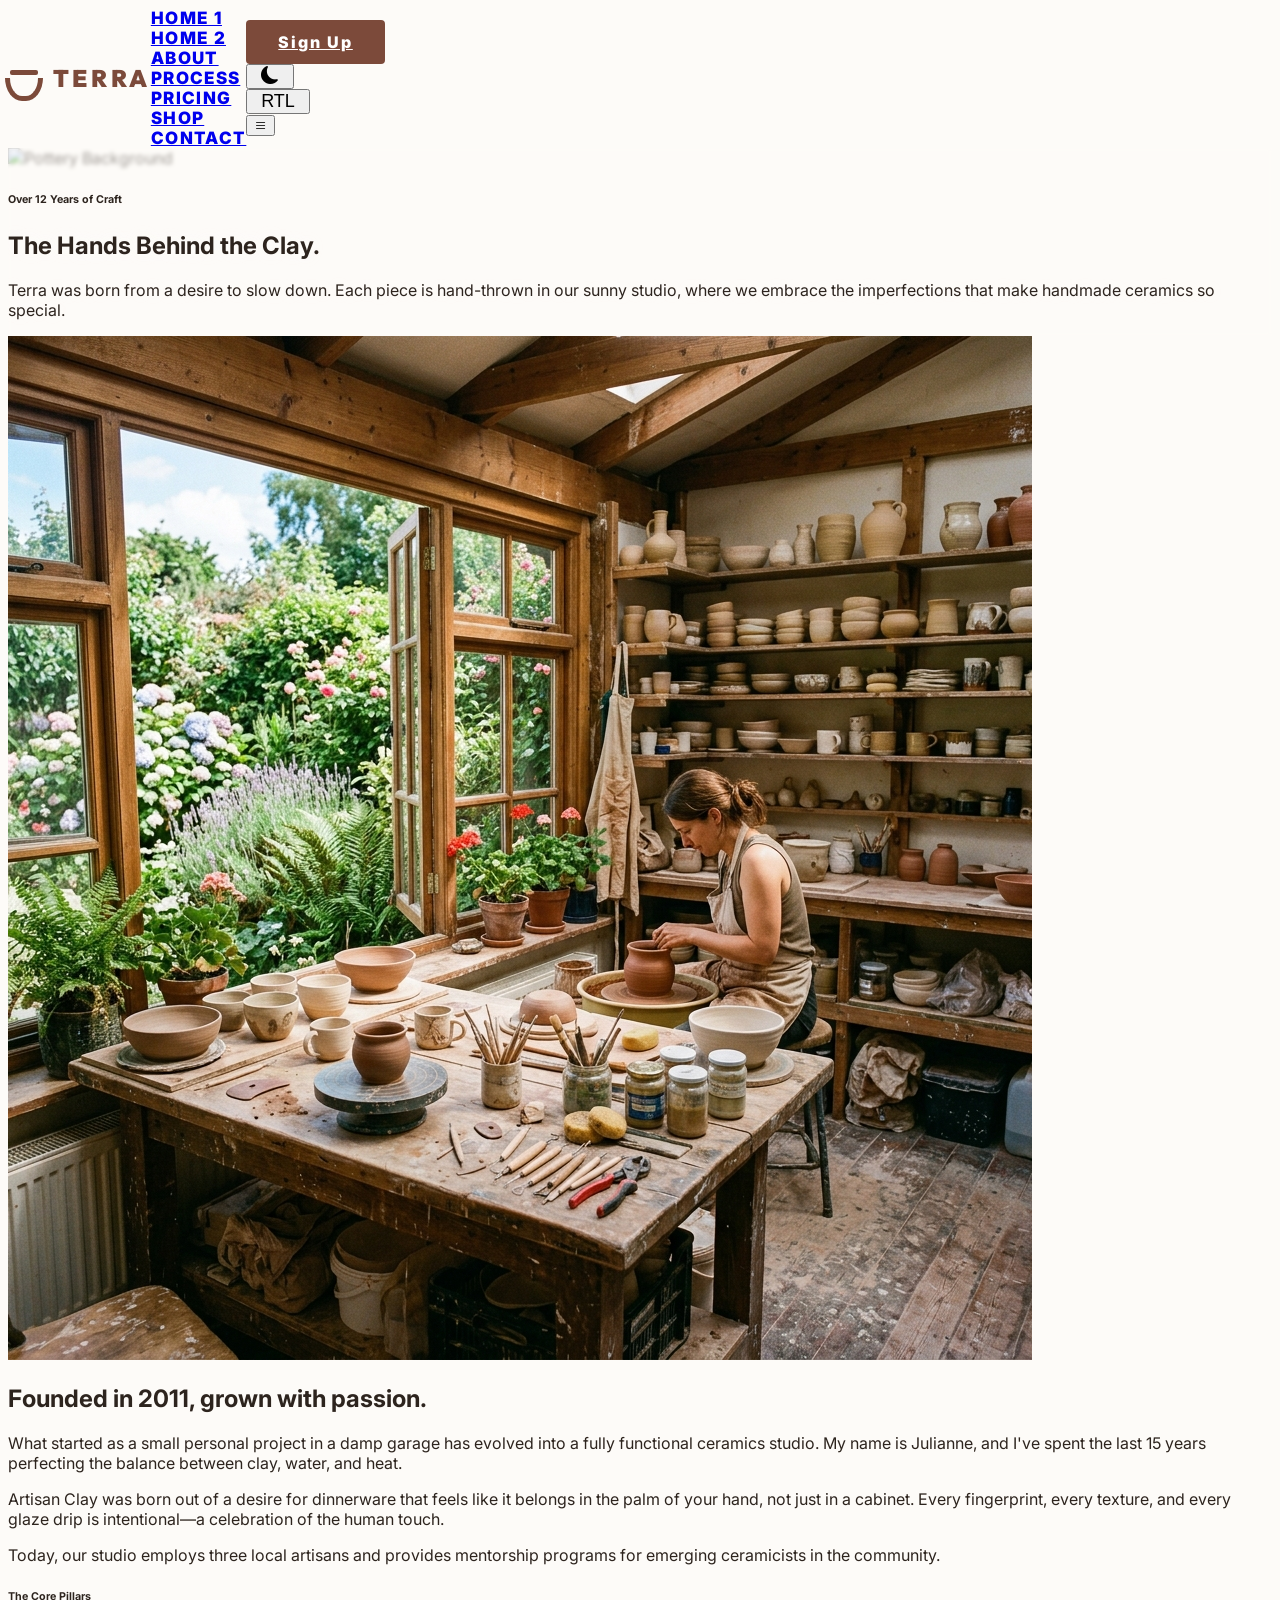
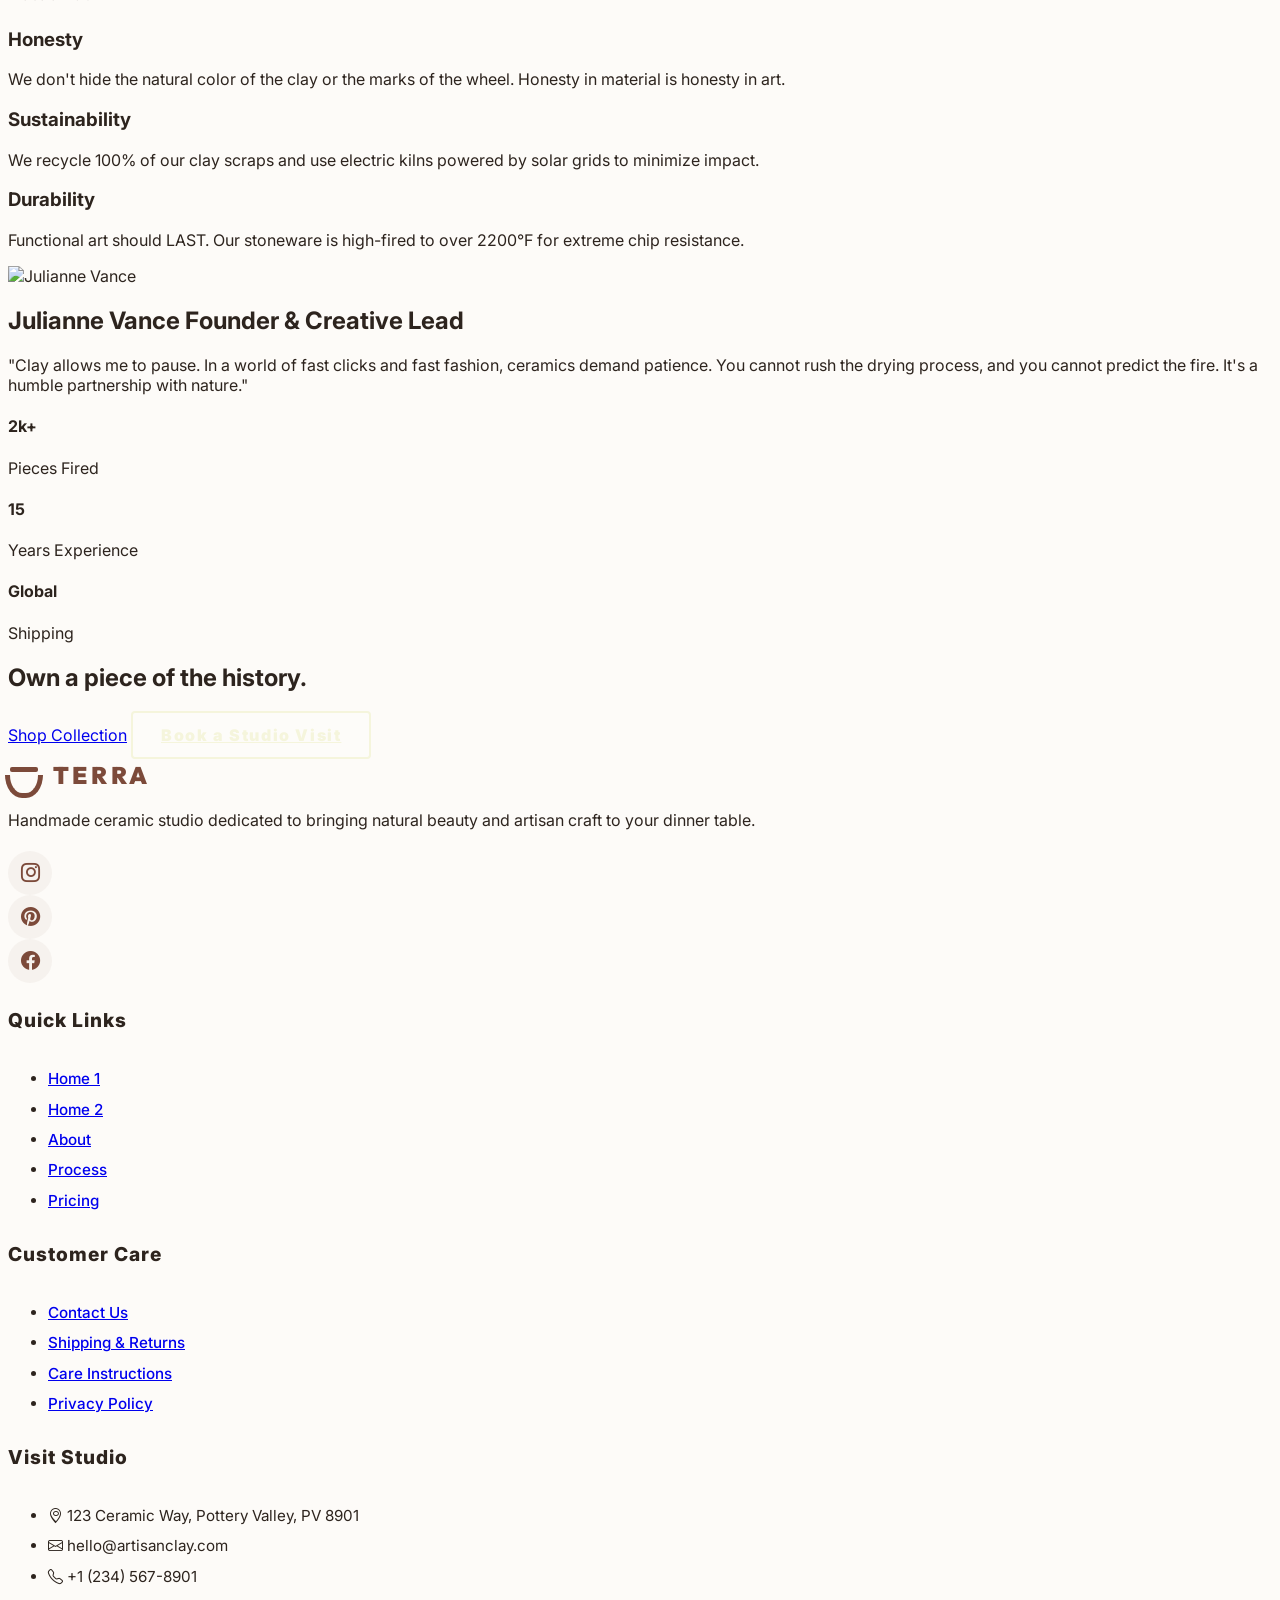
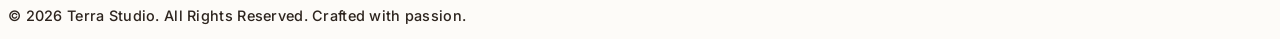
==== commit 5f2d9acb: "changes" ====
--- a/about.html
+++ b/about.html
@@ -40,8 +40,8 @@
 <body class="bg-light dark:bg-dark text-slate-800 dark:text-light transition-colors duration-300">
 
     <!-- Header -->
-    <header class="fixed top-0 w-full z-50 border-b border-primary/10 dark:border-white/10">
-        <nav class="container mx-auto px-6 lg:px-12 py-4 flex items-center justify-between">
+    <header class="fixed top-0 w-full z-50 border-b border-primary/10 dark:border-white/10 glass-nav">
+        <nav class="container mx-auto px-6 lg:px-12 flex items-center justify-between">
             <!-- Brand -->
             <a href="index.html" class="terra-brand" aria-label="Terra Home">
                 <div class="terra-icon"></div>
@@ -86,7 +86,7 @@
             <a href="index.html" class="mobile-nav-link text-center">Home 1</a>
             <a href="home2.html" class="mobile-nav-link text-center">Home 2</a>
             <a href="about.html" class="mobile-nav-link text-center text-primary">About</a>
-            <a href="process.html" class="mobile-nav-link text-center">Our Process</a>
+            <a href="process.html" class="mobile-nav-link text-center">Process</a>
             <a href="pricing.html" class="mobile-nav-link text-center">Pricing</a>
             <a href="shop.html" class="mobile-nav-link text-center">Shop</a>
             <a href="contact.html" class="mobile-nav-link text-center">Contact</a>
@@ -210,7 +210,7 @@
                         <div class="terra-icon"></div>
                         <span>TERRA</span>
                     </a>
-                    <p class="text-slate-900 dark:text-slate-200 text-sm leading-relaxed mb-6">Handmade ceramic studio dedicated to bringing natural beauty and artisan craft to your dinner table.</p>
+                    <p class="text-slate-800 dark:text-slate-100 text-sm leading-relaxed mb-6">Handmade ceramic studio dedicated to bringing natural beauty and artisan craft to your dinner table.</p>
                     <div class="flex gap-4">
                         <a href="#" class="social-icon" aria-label="Instagram"><i class="bi bi-instagram"></i></a>
                         <a href="#" class="social-icon" aria-label="Pinterest"><i class="bi bi-pinterest"></i></a>
@@ -220,8 +220,8 @@
 
                 <!-- Links Quick -->
                 <div>
-                    <h4 class="font-heading font-bold text-lg mb-6">Quick Links</h4>
-                    <ul class="space-y-4 text-sm text-slate-700 dark:text-slate-300">
+                    <h4 class="font-heading font-bold text-lg mb-6 text-primary dark:text-white">Quick Links</h4>
+                    <ul class="space-y-4 text-sm text-slate-800 dark:text-slate-200">
                         <li><a href="index.html" class="hover:text-primary transition-colors">Home 1</a></li>
                         <li><a href="home2.html" class="hover:text-primary transition-colors">Home 2</a></li>
                         <li><a href="about.html" class="hover:text-primary transition-colors">About</a></li>
@@ -232,8 +232,8 @@
 
                 <!-- Links Customer -->
                 <div>
-                    <h4 class="font-heading font-bold text-lg mb-6">Customer Care</h4>
-                    <ul class="space-y-4 text-sm text-slate-700 dark:text-slate-300">
+                    <h4 class="font-heading font-bold text-lg mb-6 text-primary dark:text-white">Customer Care</h4>
+                    <ul class="space-y-4 text-sm text-slate-800 dark:text-slate-200">
                         <li><a href="contact.html" class="hover:text-primary transition-colors">Contact Us</a></li>
                         <li><a href="#" class="hover:text-primary transition-colors">Shipping & Returns</a></li>
                         <li><a href="#" class="hover:text-primary transition-colors">Care Instructions</a></li>
@@ -243,8 +243,8 @@
 
                 <!-- Contact -->
                 <div>
-                    <h4 class="font-heading font-bold text-lg mb-6">Visit Studio</h4>
-                    <ul class="space-y-4 text-sm text-slate-700 dark:text-slate-300">
+                    <h4 class="font-heading font-bold text-lg mb-6 text-primary dark:text-white">Visit Studio</h4>
+                    <ul class="space-y-4 text-sm text-slate-800 dark:text-slate-200">
                         <li class="flex items-start gap-3"><i class="bi bi-geo-alt text-primary"></i> 123 Ceramic Way,
                             Pottery Valley, PV 8901</li>
                         <li class="flex items-start gap-3"><i class="bi bi-envelope text-primary"></i>
@@ -255,7 +255,7 @@
                 </div>
             </div>
 
-            <div class="pt-8 border-t border-primary/10 dark:border-white/10 text-center text-slate-500 dark:text-slate-400 text-xs">
+            <div class="pt-8 border-t border-primary/10 dark:border-white/10 text-center text-slate-600 dark:text-slate-300 text-xs">
                 <p>&copy; 2026 Terra Studio. All Rights Reserved. Crafted with passion.</p>
             </div>
         </div>
--- a/style.css
+++ b/style.css
@@ -80,12 +80,14 @@
 }
 
 .btn-secondary {
-  border: 1.5px solid var(--primary);
-  color: var(--primary);
+  border: 2px solid var(--primary);
+  color: var(--primary);
+  background-color: rgba(255, 255, 255, 0.15); /* Subtle backing for visibility in light mode */
   border-radius: 4px;
   padding: 12px 28px;
   transition: all 0.3s ease;
-  font-weight: 500;
+  font-weight: 900 !important; /* Bold and Strong */
+  letter-spacing: 0.1em;
   display: inline-flex;
   align-items: center;
   justify-content: center;
@@ -94,14 +96,19 @@
 .dark .btn-secondary {
   border-color: var(--secondary);
   color: var(--secondary);
+  background-color: rgba(0, 0, 0, 0.2);
 }
 
 .btn-secondary:hover {
   background-color: var(--primary);
-  color: #fff;
+  color: #fff !important;
   transform: translateY(-3px) scale(1.03);
-  box-shadow: 0 10px 20px rgba(124, 74, 58, 0.1);
-  letter-spacing: 0.5px;
+  box-shadow: 0 10px 20px rgba(124, 74, 58, 0.15);
+}
+
+.dark .btn-secondary:hover {
+  background-color: var(--secondary);
+  color: var(--primary) !important;
 }
 
 .bg-overlay {
@@ -138,37 +145,18 @@
 
 /* Terra Brand Identity */
 .terra-brand {
-  display: flex;
-  align-items: center;
-  gap: 12px;
-  font-family: var(--font-heading);
-  font-weight: 700;
-  letter-spacing: 2px;
-  color: var(--primary);
-  line-height: 1;
-}
-
-.terra-brand span {
-  font-size: 26px; /* Optimized font size for brand impact */
-  display: block;
-}
-
-.dark .terra-brand {
-  color: var(--secondary);
-}
-
-.terra-brand {
   display: flex !important;
   flex-direction: row !important;
   align-items: center !important;
-  gap: 0.75rem !important;
+  gap: 0.8rem !important;
   text-decoration: none !important;
   color: var(--primary);
-  margin-bottom: 1.5rem;
+  margin-bottom: 0 !important;
   font-family: var(--font-heading);
-  font-weight: 700;
-  font-size: 1.5rem;
-  letter-spacing: 0.1em;
+  font-weight: 900 !important;
+  font-size: 24px !important; /* Bold and Increased */
+  letter-spacing: 0.15em !important;
+  line-height: 1 !important;
 }
 
 .dark .terra-brand {
@@ -176,8 +164,8 @@
 }
 
 .terra-icon {
-  width: 26px; /* Matches the visual height of the typography caps */
-  height: 26px; 
+  width: 32px; /* Stronger presence */
+  height: 32px; 
   position: relative;
   display: flex;
   align-items: center;
@@ -189,9 +177,9 @@
 .terra-icon::before {
   content: '';
   position: absolute;
-  width: 24px;
-  height: 14px;
-  border: 4.5px solid currentColor; /* Bold stroke to match font weight */
+  width: 28px;
+  height: 18px;
+  border: 5px solid currentColor; /* Heavy stroke */
   border-bottom-left-radius: 45% 100%;
   border-bottom-right-radius: 45% 100%;
   border-top: none;
@@ -201,11 +189,75 @@
 .terra-icon::after {
   content: '';
   position: absolute;
-  width: 24px;
-  height: 4.5px;
+  width: 28px;
+  height: 5px;
   background-color: currentColor;
   top: 25%;
   border-radius: 2px;
+}
+
+header nav {
+  min-height: 100px; /* Increased header height for larger elements */
+  display: flex;
+  align-items: center;
+}
+
+/* Enhanced Header Navigation Links */
+header nav div.hidden.lg\:flex a {
+  font-weight: 850 !important; /* Very Bold */
+  font-size: 17px !important; /* Increased Size */
+  letter-spacing: 0.08em !important;
+  text-transform: uppercase;
+  transition: all 0.3s ease;
+  display: flex;
+  align-items: center;
+  height: 100%;
+}
+
+header nav div.hidden.lg\:flex a.text-primary {
+  border-bottom-width: 3px !important;
+}
+
+/* Utility elements synchronized */
+header nav button.theme-toggle,
+header nav button.rtl-toggle {
+  font-size: 18px !important; 
+  display: flex;
+  align-items: center;
+  padding: 0 0.8rem !important;
+}
+
+header nav a.btn-primary {
+  font-size: 16px !important;
+  font-weight: 850 !important;
+  padding: 0.75rem 2rem !important;
+  display: inline-flex;
+  align-items: center;
+  justify-content: center;
+}
+
+/* Mobile adjustments */
+.mobile-nav-link {
+  font-weight: 850 !important;
+  font-size: 1.6rem !important; 
+  letter-spacing: 0.1em !important;
+  text-transform: uppercase;
+  margin: 0.5rem 0;
+}
+
+/* Button Global Strength */
+.btn-primary {
+  font-weight: 900 !important;
+  letter-spacing: 0.12em !important;
+}
+
+.glass-nav {
+  backdrop-filter: blur(12px);
+  background-color: rgba(253, 251, 248, 0.85);
+}
+
+.dark .glass-nav {
+  background-color: rgba(18, 18, 18, 0.85);
 }
 
 #back-to-top {
@@ -518,3 +570,106 @@
 footer a:not(.terra-brand, .social-icon):hover::after {
   width: 100%;
 }
+/* Back to Top Button */
+#back-to-top {
+  position: fixed;
+  bottom: 30px;
+  right: 30px;
+  width: 50px;
+  height: 50px;
+  background-color: var(--primary);
+  color: white;
+  border: none;
+  border-radius: 4px;
+  display: flex !important;
+  align-items: center;
+  justify-content: center;
+  cursor: pointer;
+  z-index: 1000;
+  opacity: 0;
+  visibility: hidden;
+  transition: all 0.4s cubic-bezier(0.175, 0.885, 0.32, 1.275);
+  box-shadow: 0 10px 30px rgba(124, 74, 58, 0.3);
+}
+
+#back-to-top.show {
+  opacity: 1;
+  visibility: visible;
+  transform: translateY(0);
+}
+
+#back-to-top:not(.show) {
+  transform: translateY(20px);
+}
+
+#back-to-top:hover {
+  background-color: var(--accent);
+  transform: translateY(-5px);
+  box-shadow: 0 15px 35px rgba(124, 74, 58, 0.4);
+}
+
+.dark #back-to-top {
+  background-color: var(--primary);
+  box-shadow: 0 10px 30px rgba(0, 0, 0, 0.5);
+}
+
+.dark .process-step-number {
+  color: rgba(255, 255, 255, 0.08) !important;
+}
+
+/* ---------------------------------------------------------
+   Global Footer Enhancements - Increased Legibility
+   --------------------------------------------------------- */
+footer {
+  font-family: var(--font-body);
+}
+
+footer h4.font-heading {
+  font-size: 1.2rem !important; /* Larger section headings */
+  letter-spacing: 0.05em;
+  font-weight: 800 !important;
+  margin-bottom: 2rem !important;
+}
+
+footer p.text-sm {
+  font-size: 1rem !important; /* Increased description size */
+  line-height: 1.7 !important;
+  font-weight: 400;
+}
+
+footer ul.text-sm {
+  font-size: 0.95rem !important; /* Increased link/list size */
+  line-height: 2 !important;
+}
+
+footer .text-xs {
+  font-size: 0.9rem !important; /* Significantly increased copyright text from the screenshot */
+  letter-spacing: 0.02em;
+  font-weight: 500;
+}
+
+footer .social-icon {
+  width: 44px;
+  height: 44px;
+  font-size: 1.2rem;
+}
+
+/* Ensure footer links are bold and clear */
+footer a {
+  font-weight: 500;
+}
+
+.dark footer {
+  color: #f3f4f6; /* Lighter text for dark mode */
+}
+
+.dark footer p, 
+.dark footer li, 
+.dark footer a {
+  color: #e5e7eb !important; 
+}
+
+.dark footer h4 {
+  color: #ffffff !important;
+}
+
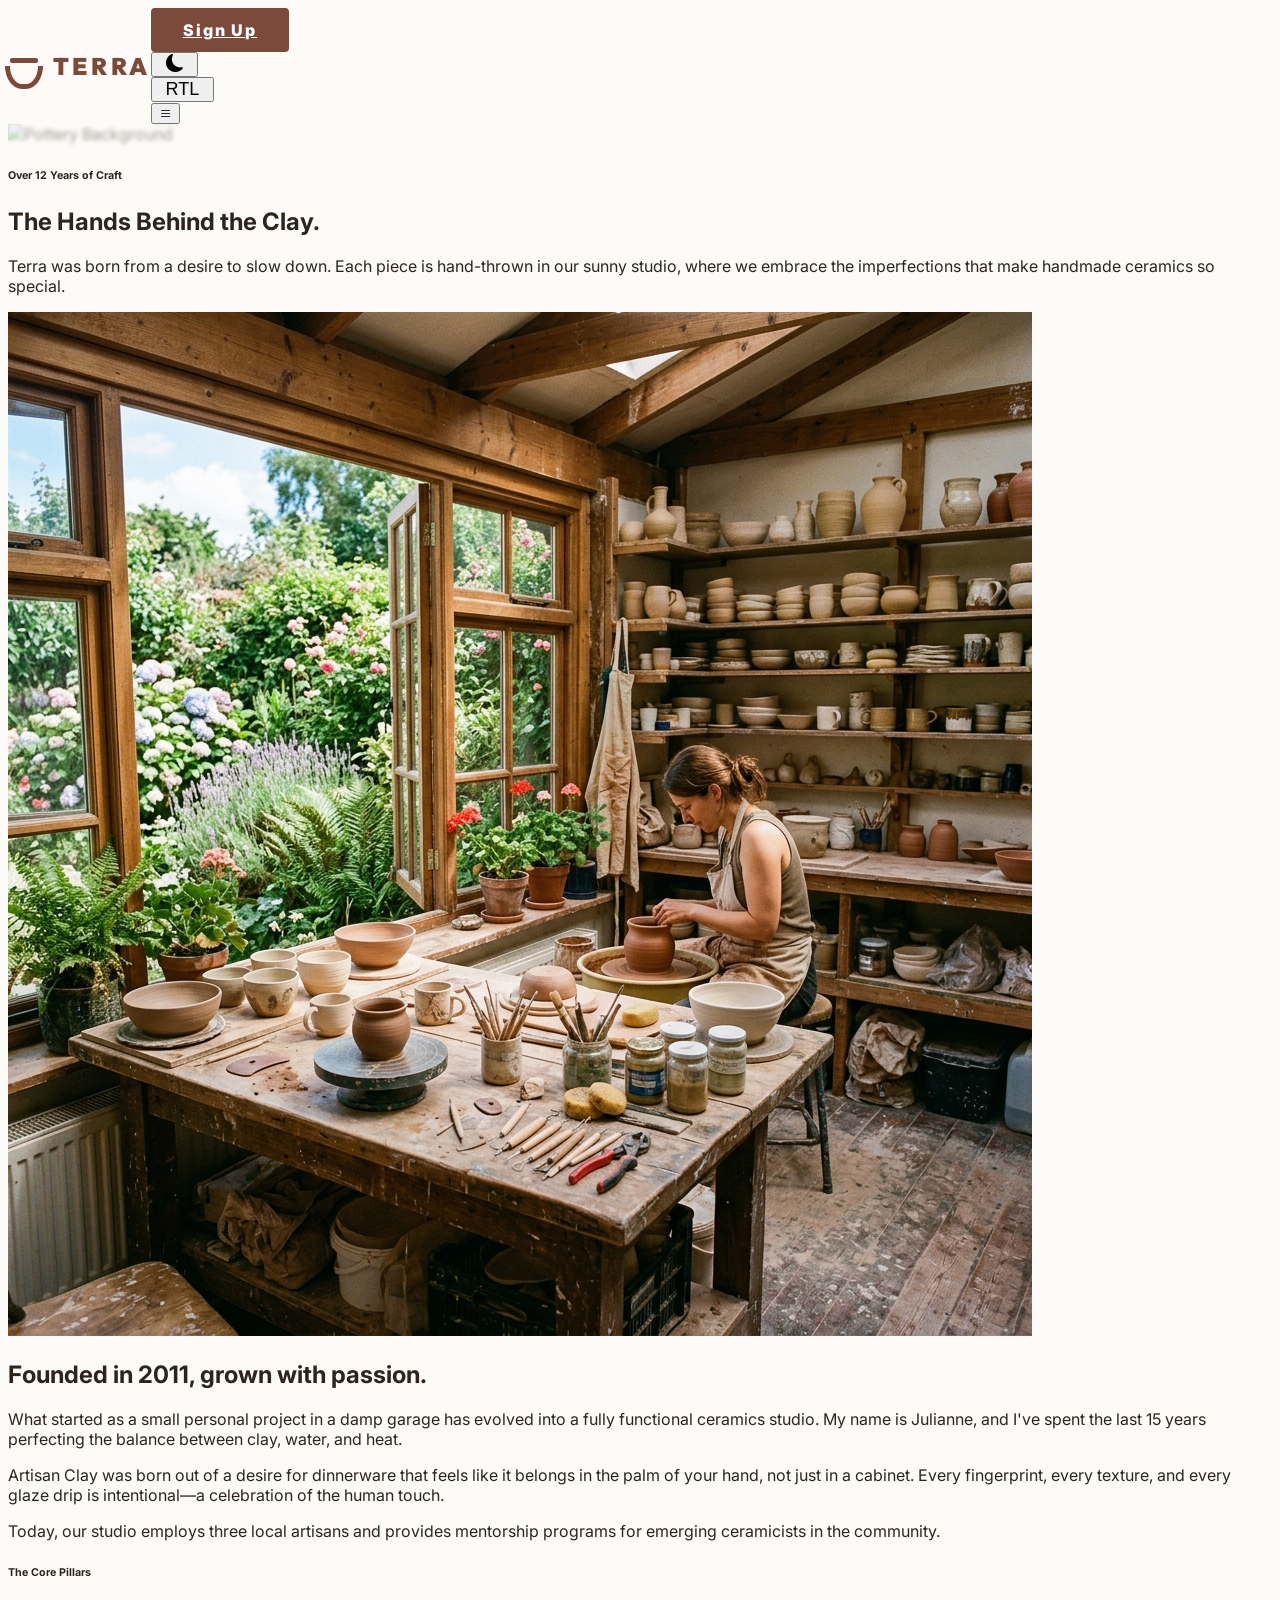
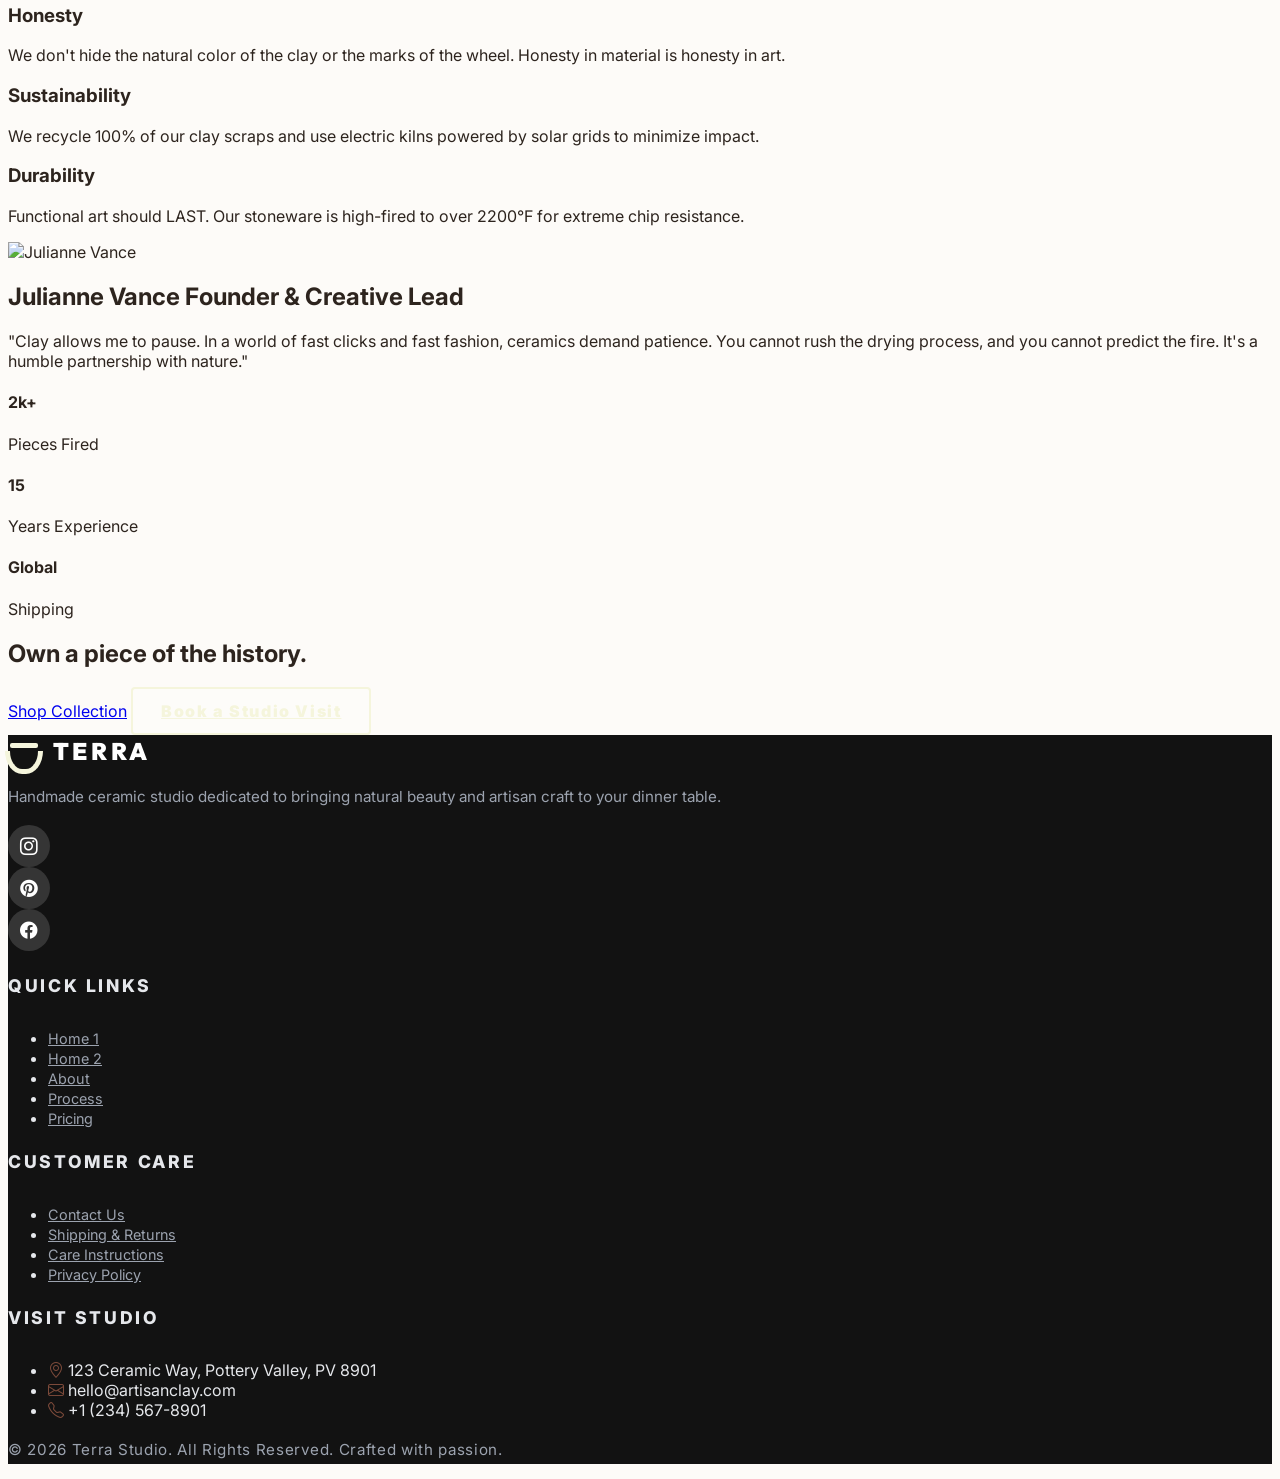
==== commit e50fb951: "recorrections" ====
--- a/about.html
+++ b/about.html
@@ -49,19 +49,19 @@
             </a>
 
             <!-- Nav Menu -->
-            <div class="hidden lg:flex items-center gap-6 font-medium tracking-wide text-[13px] text-slate-600 dark:text-slate-400">
-                <a href="index.html" class="hover:text-primary transition-colors">Home 1</a>
-                <a href="home2.html" class="hover:text-primary transition-colors">Home 2</a>
-                <a href="about.html" class="text-primary border-b-2 border-primary">About</a>
-                <a href="process.html" class="hover:text-primary transition-colors">Process</a>
-                <a href="pricing.html" class="hover:text-primary transition-colors">Pricing</a>
-                <a href="shop.html" class="hover:text-primary transition-colors">Shop</a>
-                <a href="contact.html" class="hover:text-primary transition-colors">Contact</a>
+            <div class="hidden lg:flex items-center gap-4 xl:gap-8 font-medium tracking-wide text-[12px] xl:text-[13px] text-slate-600 dark:text-slate-400">
+                <a href="index.html" class="hover:text-primary transition-colors whitespace-nowrap">Home 1</a>
+                <a href="home2.html" class="hover:text-primary transition-colors whitespace-nowrap">Home 2</a>
+                <a href="about.html" class="text-primary border-b-2 border-primary whitespace-nowrap">About</a>
+                <a href="process.html" class="hover:text-primary transition-colors whitespace-nowrap">Process</a>
+                <a href="pricing.html" class="hover:text-primary transition-colors whitespace-nowrap">Pricing</a>
+                <a href="shop.html" class="hover:text-primary transition-colors whitespace-nowrap">Shop</a>
+                <a href="contact.html" class="hover:text-primary transition-colors whitespace-nowrap">Contact</a>
             </div>
 
             <!-- Utility Buttons -->
-            <div class="flex items-center gap-4">
-                <a href="signup.html" class="hidden lg:inline-block btn-primary py-2 px-6 text-sm">Sign Up</a>
+            <div class="flex items-center gap-2 xl:gap-4">
+                <a href="signup.html" class="hidden lg:inline-block btn-primary py-2 px-3 xl:px-6 text-xs xl:text-sm">Sign Up</a>
                 <button
                     class="theme-toggle p-2 rounded-full hover:bg-primary/5 dark:hover:bg-white/5 transition-colors text-lg"
                     aria-label="Toggle Theme">
@@ -91,8 +91,8 @@
             <a href="shop.html" class="mobile-nav-link text-center">Shop</a>
             <a href="contact.html" class="mobile-nav-link text-center">Contact</a>
             
-            <div class="mt-8 flex flex-col items-center gap-6">
-                <a href="signup.html" class="btn-primary py-3 px-8 w-full text-center">Sign Up</a>
+            <div class="mt-6 flex flex-col items-center gap-6">
+                <a href="signup.html" class="btn-primary py-2.5 px-6 w-full text-center text-sm">Sign Up</a>
                 <div class="flex items-center gap-4">
                     <button class="rtl-toggle px-6 py-2 text-sm font-bold border border-primary/50 dark:border-white/50 rounded hover:bg-primary hover:text-white transition-all uppercase" aria-label="Toggle RTL">
                         RTL
@@ -201,16 +201,16 @@
     </section>
 
     <!-- Footer -->
-    <footer class="bg-white dark:bg-dark py-16 border-t border-primary/10 dark:border-white/10">
+    <footer class="bg-dark text-white py-16 border-t border-white/5 site-footer">
         <div class="container mx-auto px-6 lg:px-12">
             <div class="grid grid-cols-1 sm:grid-cols-2 lg:grid-cols-4 gap-12 mb-16">
                 <!-- Branding -->
                 <div class="col-span-1 md:col-span-1">
-                    <a href="index.html" class="terra-brand" aria-label="Terra Home">
+                    <a href="index.html" class="terra-brand mb-10" aria-label="Terra Home">
                         <div class="terra-icon"></div>
                         <span>TERRA</span>
                     </a>
-                    <p class="text-slate-800 dark:text-slate-100 text-sm leading-relaxed mb-6">Handmade ceramic studio dedicated to bringing natural beauty and artisan craft to your dinner table.</p>
+                    <p class="text-slate-300 text-sm leading-relaxed mb-6">Handmade ceramic studio dedicated to bringing natural beauty and artisan craft to your dinner table.</p>
                     <div class="flex gap-4">
                         <a href="#" class="social-icon" aria-label="Instagram"><i class="bi bi-instagram"></i></a>
                         <a href="#" class="social-icon" aria-label="Pinterest"><i class="bi bi-pinterest"></i></a>
@@ -220,8 +220,8 @@
 
                 <!-- Links Quick -->
                 <div>
-                    <h4 class="font-heading font-bold text-lg mb-6 text-primary dark:text-white">Quick Links</h4>
-                    <ul class="space-y-4 text-sm text-slate-800 dark:text-slate-200">
+                    <h4 class="font-heading font-bold text-lg mb-6 text-white uppercase tracking-widest">Quick Links</h4>
+                    <ul class="space-y-4 text-sm text-slate-300">
                         <li><a href="index.html" class="hover:text-primary transition-colors">Home 1</a></li>
                         <li><a href="home2.html" class="hover:text-primary transition-colors">Home 2</a></li>
                         <li><a href="about.html" class="hover:text-primary transition-colors">About</a></li>
@@ -232,8 +232,8 @@
 
                 <!-- Links Customer -->
                 <div>
-                    <h4 class="font-heading font-bold text-lg mb-6 text-primary dark:text-white">Customer Care</h4>
-                    <ul class="space-y-4 text-sm text-slate-800 dark:text-slate-200">
+                    <h4 class="font-heading font-bold text-lg mb-6 text-white uppercase tracking-widest">Customer Care</h4>
+                    <ul class="space-y-4 text-sm text-slate-300">
                         <li><a href="contact.html" class="hover:text-primary transition-colors">Contact Us</a></li>
                         <li><a href="#" class="hover:text-primary transition-colors">Shipping & Returns</a></li>
                         <li><a href="#" class="hover:text-primary transition-colors">Care Instructions</a></li>
@@ -243,19 +243,16 @@
 
                 <!-- Contact -->
                 <div>
-                    <h4 class="font-heading font-bold text-lg mb-6 text-primary dark:text-white">Visit Studio</h4>
-                    <ul class="space-y-4 text-sm text-slate-800 dark:text-slate-200">
-                        <li class="flex items-start gap-3"><i class="bi bi-geo-alt text-primary"></i> 123 Ceramic Way,
-                            Pottery Valley, PV 8901</li>
-                        <li class="flex items-start gap-3"><i class="bi bi-envelope text-primary"></i>
-                            hello@artisanclay.com</li>
-                        <li class="flex items-start gap-3"><i class="bi bi-telephone text-primary"></i> +1 (234)
-                            567-8901</li>
+                    <h4 class="font-heading font-bold text-lg mb-6 text-white uppercase tracking-widest">Visit Studio</h4>
+                    <ul class="space-y-4 text-sm text-slate-300">
+                        <li class="flex items-start gap-3"><i class="bi bi-geo-alt text-primary"></i> 123 Ceramic Way, Pottery Valley, PV 8901</li>
+                        <li class="flex items-start gap-3"><i class="bi bi-envelope text-primary"></i> hello@artisanclay.com</li>
+                        <li class="flex items-start gap-3"><i class="bi bi-telephone text-primary"></i> +1 (234) 567-8901</li>
                     </ul>
                 </div>
             </div>
 
-            <div class="pt-8 border-t border-primary/10 dark:border-white/10 text-center text-slate-600 dark:text-slate-300 text-xs">
+            <div class="pt-8 border-t border-white/5 text-center text-slate-500 text-xs">
                 <p>&copy; 2026 Terra Studio. All Rights Reserved. Crafted with passion.</p>
             </div>
         </div>
--- a/style.css
+++ b/style.css
@@ -151,16 +151,17 @@
   gap: 0.8rem !important;
   text-decoration: none !important;
   color: var(--primary);
-  margin-bottom: 0 !important;
+  margin-bottom: 0;
   font-family: var(--font-heading);
   font-weight: 900 !important;
-  font-size: 24px !important; /* Bold and Increased */
+  font-size: 24px !important;
   letter-spacing: 0.15em !important;
   line-height: 1 !important;
 }
 
-.dark .terra-brand {
-  color: var(--secondary);
+.dark .terra-brand,
+.site-footer .terra-brand {
+  color: var(--secondary) !important;
 }
 
 .terra-icon {
@@ -197,44 +198,59 @@
 }
 
 header nav {
-  min-height: 100px; /* Increased header height for larger elements */
+  min-height: 70px; /* Reduced for mobile */
   display: flex;
   align-items: center;
 }
 
-/* Enhanced Header Navigation Links */
-header nav div.hidden.lg\:flex a {
-  font-weight: 850 !important; /* Very Bold */
-  font-size: 17px !important; /* Increased Size */
-  letter-spacing: 0.08em !important;
-  text-transform: uppercase;
-  transition: all 0.3s ease;
-  display: flex;
-  align-items: center;
-  height: 100%;
-}
-
-header nav div.hidden.lg\:flex a.text-primary {
-  border-bottom-width: 3px !important;
-}
-
-/* Utility elements synchronized */
-header nav button.theme-toggle,
-header nav button.rtl-toggle {
+@media (min-width: 1024px) {
+  header nav {
+    min-height: 100px; /* Expanded for desktop */
+  }
+}
+
+/* Base header nav elements adjusted for all screens */
+header nav button.theme-toggle {
   font-size: 18px !important; 
-  display: flex;
+  display: flex !important;
   align-items: center;
   padding: 0 0.8rem !important;
 }
 
-header nav a.btn-primary {
-  font-size: 16px !important;
-  font-weight: 850 !important;
-  padding: 0.75rem 2rem !important;
-  display: inline-flex;
-  align-items: center;
-  justify-content: center;
-}
+/* Desktop specific header styles */
+@media (min-width: 1024px) {
+  header nav div.hidden.lg\:flex a {
+    font-weight: 850 !important;
+    font-size: 17px !important;
+    letter-spacing: 0.08em !important;
+    text-transform: uppercase;
+    transition: all 0.3s ease;
+    display: flex;
+    align-items: center;
+    height: 100%;
+  }
+
+  header nav div.hidden.lg\:flex a.text-primary {
+    border-bottom-width: 3px !important;
+  }
+
+  header nav a.btn-primary {
+    font-size: 16px !important;
+    font-weight: 850 !important;
+    padding: 0.75rem 2rem !important;
+    display: inline-flex !important;
+    align-items: center;
+    justify-content: center;
+  }
+
+  header nav button.rtl-toggle {
+    font-size: 18px !important; 
+    display: flex !important;
+    align-items: center;
+    padding: 0 0.8rem !important;
+  }
+}
+
 
 /* Mobile adjustments */
 .mobile-nav-link {
@@ -398,12 +414,13 @@
 
 .mobile-nav-link {
   font-family: var(--font-heading);
-  font-size: 1.5rem;
+  font-size: 1.15rem; /* Reduced for better fit */
   font-weight: 700;
-  margin-bottom: 2rem;
+  margin-bottom: 1.2rem; /* Reduced for better fit */
   transition: all 0.3s ease;
   color: var(--text-main);
-  letter-spacing: 1px;
+  letter-spacing: 0.1em;
+  text-transform: uppercase; /* Added for consistency */
 }
 
 .dark .mobile-nav-link {
@@ -412,7 +429,7 @@
 
 .mobile-nav-link:hover {
   color: var(--primary);
-  transform: scale(1.05);
+  transform: translateX(10px); /* Changed from scale for better visual flow */
 }
 
 .mobile-nav-close {
@@ -618,58 +635,126 @@
 }
 
 /* ---------------------------------------------------------
-   Global Footer Enhancements - Increased Legibility
+   Global Footer Enhancements - Premium Standardized Design
    --------------------------------------------------------- */
 footer {
   font-family: var(--font-body);
 }
 
 footer h4.font-heading {
-  font-size: 1.2rem !important; /* Larger section headings */
-  letter-spacing: 0.05em;
+  font-size: 1.1rem !important;
+  letter-spacing: 0.15em;
   font-weight: 800 !important;
   margin-bottom: 2rem !important;
-}
-
-footer p.text-sm {
-  font-size: 1rem !important; /* Increased description size */
-  line-height: 1.7 !important;
-  font-weight: 400;
-}
-
-footer ul.text-sm {
-  font-size: 0.95rem !important; /* Increased link/list size */
-  line-height: 2 !important;
+  text-transform: uppercase;
+}
+
+.site-footer {
+  background-color: #121212 !important; /* Deeper, more premium dark */
+  color: #e5e7eb !important;
+}
+
+.site-footer p {
+  color: #9ca3af !important;
+  font-size: 0.95rem !important;
+  line-height: 1.8 !important;
+}
+
+.site-footer a:not(.terra-brand, .social-icon) {
+  color: #9ca3af !important;
+  font-size: 0.9rem !important;
+  transition: all 0.3s ease;
+}
+
+.site-footer a:not(.terra-brand, .social-icon):hover {
+  color: var(--secondary) !important;
+  transform: translateX(5px);
+}
+
+.site-footer .social-icon {
+  background-color: rgba(255, 255, 255, 0.15); /* Increased for better visibility */
+  color: white;
+  width: 42px;
+  height: 42px;
+  font-size: 1.1rem;
+  display: flex !important;
+  align-items: center;
+  justify-content: center;
+  border-radius: 50%;
+  transition: all 0.3s cubic-bezier(0.4, 0, 0.2, 1);
+}
+
+.site-footer .social-icon:hover {
+  background-color: var(--secondary) !important;
+  color: var(--primary) !important;
+  transform: translateY(-5px) scale(1.1);
+  box-shadow: 0 10px 20px rgba(0, 0, 0, 0.2);
+}
+
+.site-footer .terra-brand {
+  color: white !important;
+}
+
+.site-footer .terra-icon {
+  color: var(--secondary) !important;
+}
+
+.site-footer .bi-geo-alt, 
+.site-footer .bi-envelope, 
+.site-footer .bi-telephone {
+  color: var(--primary) !important;
+}
+
+.site-footer .border-white\/5 {
+  border-color: rgba(255, 255, 255, 0.08) !important;
 }
 
 footer .text-xs {
-  font-size: 0.9rem !important; /* Significantly increased copyright text from the screenshot */
-  letter-spacing: 0.02em;
-  font-weight: 500;
-}
-
-footer .social-icon {
-  width: 44px;
-  height: 44px;
-  font-size: 1.2rem;
-}
-
-/* Ensure footer links are bold and clear */
-footer a {
-  font-weight: 500;
-}
-
-.dark footer {
-  color: #f3f4f6; /* Lighter text for dark mode */
-}
-
-.dark footer p, 
-.dark footer li, 
-.dark footer a {
-  color: #e5e7eb !important; 
-}
-
-.dark footer h4 {
-  color: #ffffff !important;
-}
-
+  font-size: 0.85rem !important;
+  letter-spacing: 0.05em;
+}
+
+/* Auth Page Specific Buttons & General Enhancements */
+.btn-social {
+  transition: all 0.3s cubic-bezier(0.4, 0, 0.2, 1);
+}
+
+.btn-social:hover {
+  background-color: var(--warm) !important;
+  color: var(--primary) !important;
+  border-color: var(--primary) !important;
+  transform: translateY(-2px);
+  box-shadow: 0 4px 12px rgba(0, 0, 0, 0.05);
+}
+
+.dark .btn-social:hover {
+  background-color: #2a2a2a !important;
+  color: white !important;
+  border-color: var(--secondary) !important;
+}
+
+.btn-primary {
+  transition: all 0.4s cubic-bezier(0.175, 0.885, 0.32, 1.275);
+}
+
+.btn-primary:hover {
+  letter-spacing: 0.15em;
+  transform: translateY(-3px);
+  box-shadow: 0 15px 35px rgba(124, 74, 58, 0.3);
+}
+
+.spin {
+  animation: spin 1s linear infinite;
+}
+
+@keyframes spin {
+  from { transform: rotate(0deg); }
+  to { transform: rotate(360deg); }
+}
+
+/* Ensure Tailwind's hidden class is respected in the navbar regardless of specificity */
+header nav .hidden {
+  display: none !important;
+}
+
+
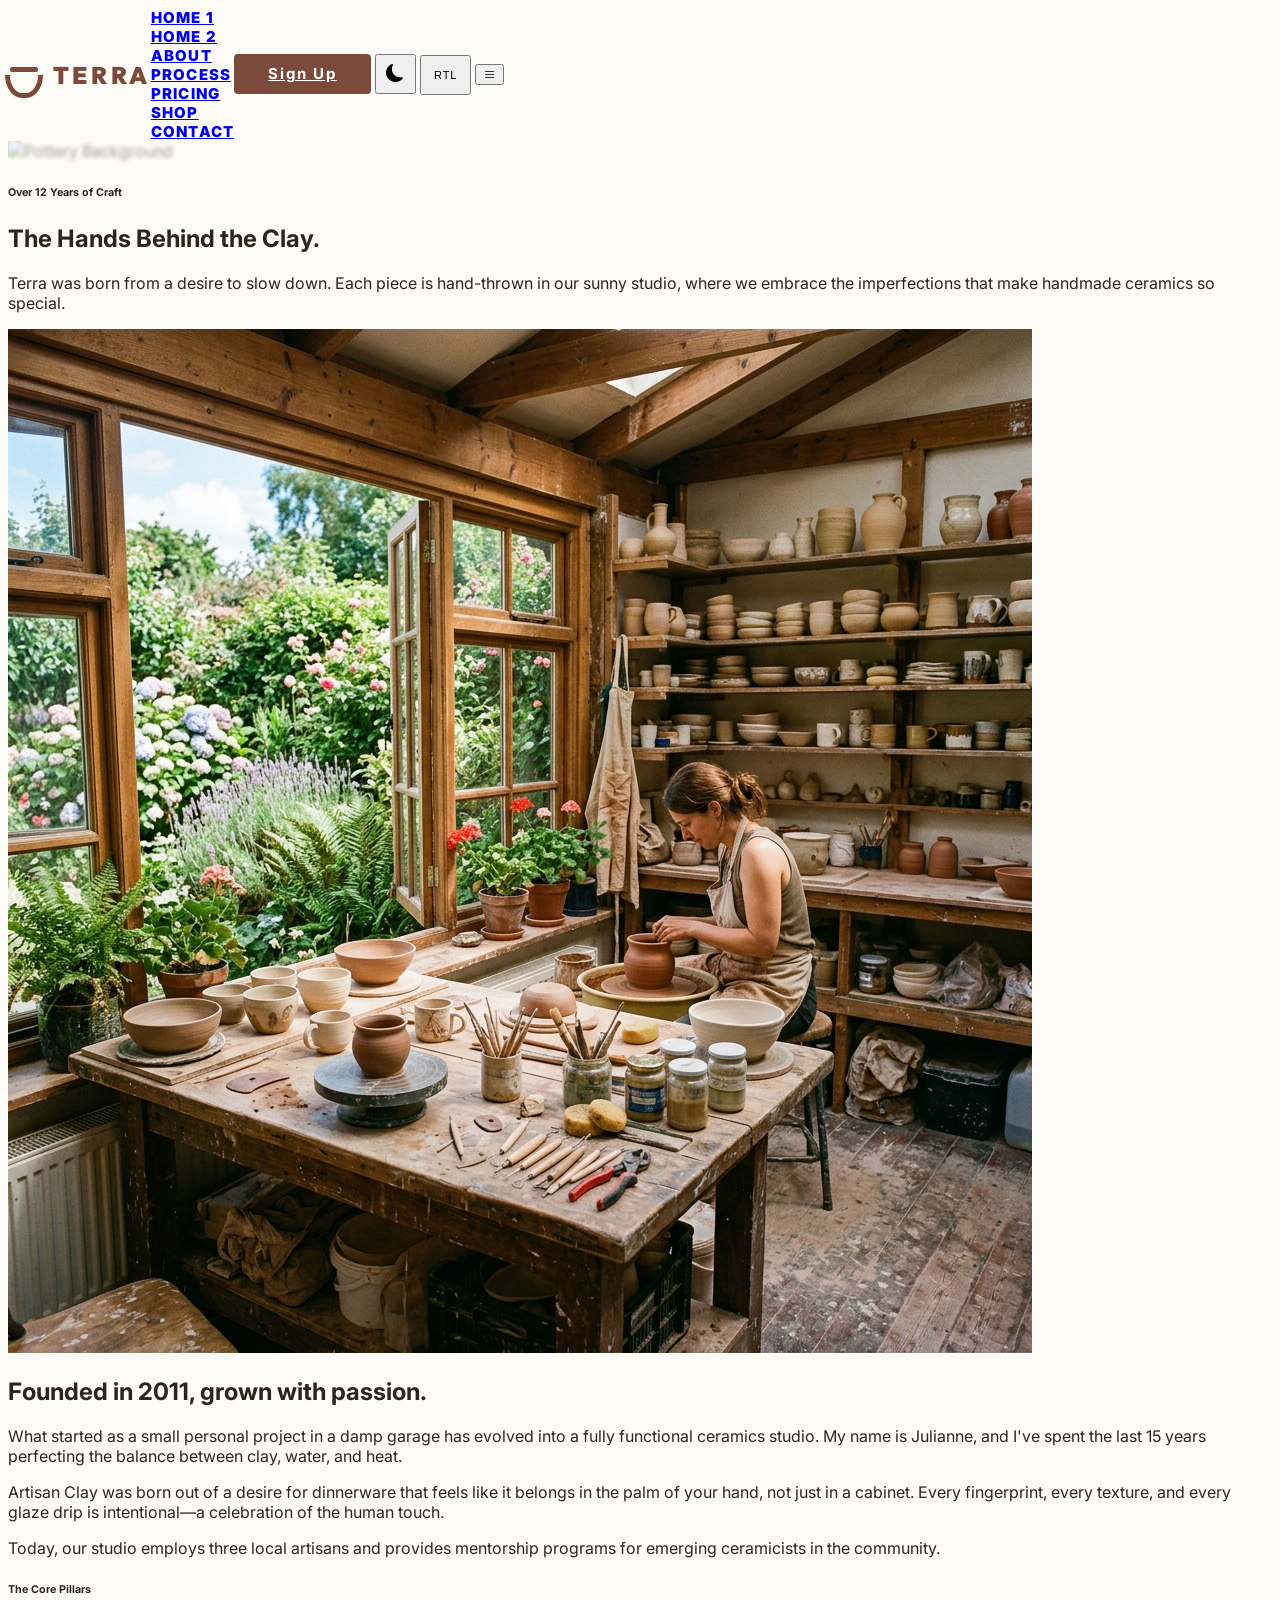
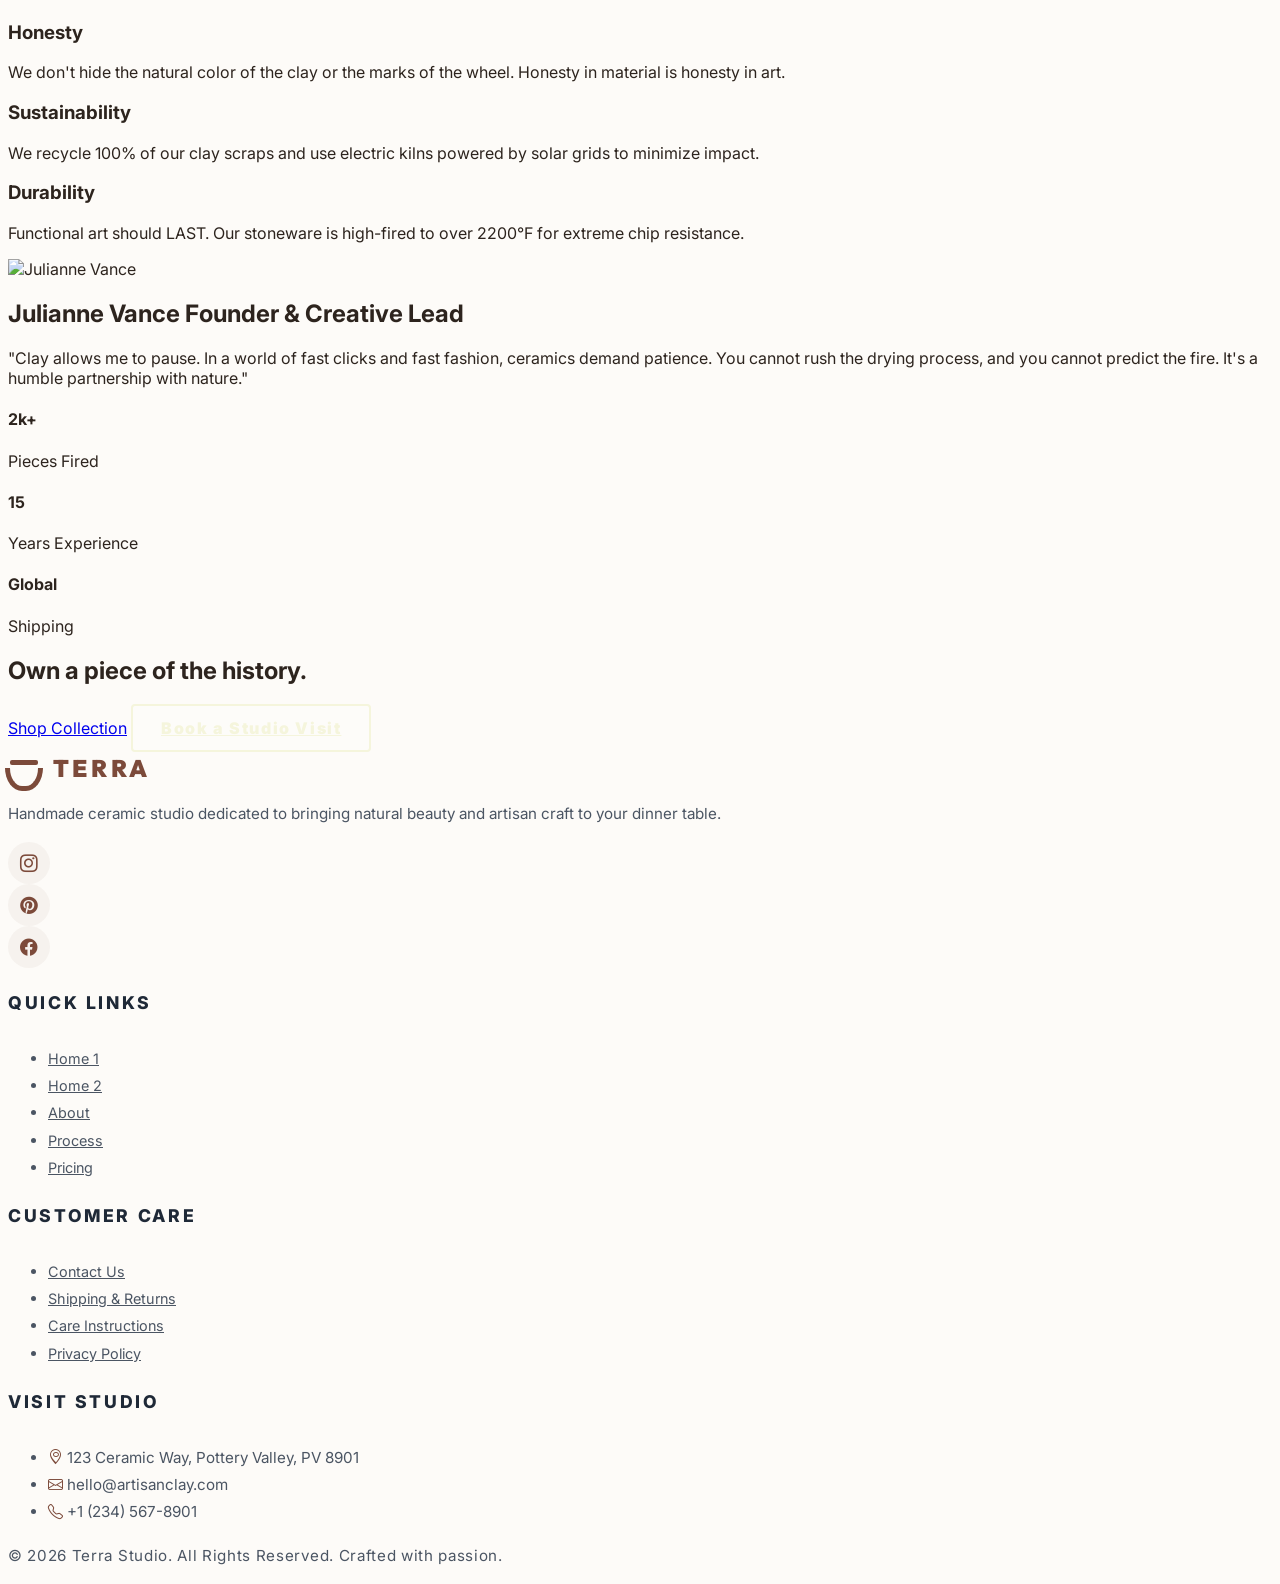
==== commit ec29c665: "rechanges" ====
--- a/about.html
+++ b/about.html
@@ -9,7 +9,7 @@
     <!-- Fonts -->
     <link rel="preconnect" href="https://fonts.googleapis.com">
     <link rel="preconnect" href="https://fonts.gstatic.com" crossorigin>
-    <link href="https://fonts.googleapis.com/css2?family=Inter:wght@300;400;500;600&family=Outfit:wght@500;600;700&display=swap" rel="stylesheet">
+    <link href="https://fonts.googleapis.com/css2?family=Inter:wght@300;400;500;600;700;800;900&family=Outfit:wght@500;600;700;800;900&display=swap" rel="stylesheet">
     <!-- Icons -->
     <link rel="stylesheet" href="https://cdn.jsdelivr.net/npm/bootstrap-icons@1.11.1/font/bootstrap-icons.css">
     <!-- Tailwind -->
@@ -36,8 +36,19 @@
         }
     </script>
     <link rel="stylesheet" href="style.css">
+    <script>
+        // Critical: Initialize theme before page render to prevent flash
+        (function() {
+            const theme = localStorage.getItem('theme') || 'light';
+            if (theme === 'dark') {
+                document.documentElement.classList.add('dark');
+            }
+        })();
+    </script>
 </head>
 <body class="bg-light dark:bg-dark text-slate-800 dark:text-light transition-colors duration-300">
+    <!-- Preloader -->
+    <div id="loader" class="fixed top-0 left-0 w-full h-1 bg-primary z-[9999] origin-left transition-transform duration-500 scale-x-0"></div>
 
     <!-- Header -->
     <header class="fixed top-0 w-full z-50 border-b border-primary/10 dark:border-white/10 glass-nav">
--- a/style.css
+++ b/style.css
@@ -62,6 +62,7 @@
 .btn-primary {
   background-color: var(--primary);
   color: #fff;
+  border: 2px solid var(--primary); /* Maintain same scale as btn-secondary */
   border-radius: 4px;
   padding: 12px 28px;
   transition: all 0.3s ease;
@@ -73,6 +74,7 @@
 
 .btn-primary:hover {
   background-color: var(--accent);
+  border-color: var(--accent);
   transform: translateY(-3px) scale(1.03);
   box-shadow: 0 10px 20px rgba(124, 74, 58, 0.2);
   filter: brightness(1.1);
@@ -159,9 +161,18 @@
   line-height: 1 !important;
 }
 
-.dark .terra-brand,
-.site-footer .terra-brand {
+.dark .terra-brand {
   color: var(--secondary) !important;
+}
+
+/* Permit contrast modifications when brand is placed on a light card despite dark mode */
+.dark .bg-white .terra-brand,
+.dark .terra-brand.\!text-dark {
+  color: var(--dark) !important;
+}
+
+.dark .terra-brand.\!text-primary {
+  color: var(--primary) !important;
 }
 
 .terra-icon {
@@ -217,12 +228,12 @@
   padding: 0 0.8rem !important;
 }
 
-/* Desktop specific header styles */
+/* Desktop specific header styles (Tablet Landscape / Small Laptop) */
 @media (min-width: 1024px) {
   header nav div.hidden.lg\:flex a {
-    font-weight: 850 !important;
-    font-size: 17px !important;
-    letter-spacing: 0.08em !important;
+    font-weight: 700 !important;
+    font-size: 12px !important;
+    letter-spacing: 0.05em !important;
     text-transform: uppercase;
     transition: all 0.3s ease;
     display: flex;
@@ -231,23 +242,57 @@
   }
 
   header nav div.hidden.lg\:flex a.text-primary {
+    border-bottom-width: 2px !important;
+  }
+
+  /* Unified height for Sign Up, theme toggle, and RTL toggle */
+  header nav .flex.items-center > a.btn-primary,
+  header nav .flex.items-center > button.theme-toggle,
+  header nav .flex.items-center > button.rtl-toggle {
+    height: 36px !important;
+    display: inline-flex !important;
+    align-items: center !important;
+    justify-content: center !important;
+    box-sizing: border-box !important;
+  }
+
+  header nav a.btn-primary {
+    font-size: 13px !important;
+    font-weight: 700 !important;
+    padding: 0 1.2rem !important;
+  }
+  header nav button.theme-toggle {
+    font-size: 18px !important;
+    padding: 0 0.6rem !important;
+  }
+  header nav button.rtl-toggle {
+    font-size: 11px !important;
+    letter-spacing: 0.08em !important;
+    padding: 0 0.75rem !important;
+  }
+}
+
+/* Large Desktop screens */
+@media (min-width: 1280px) {
+  header nav div.hidden.lg\:flex a {
+    font-weight: 850 !important;
+    font-size: 15px !important;
+    letter-spacing: 0.08em !important;
+  }
+
+  header nav div.hidden.lg\:flex a.text-primary {
     border-bottom-width: 3px !important;
   }
 
+  header nav .flex.items-center > a.btn-primary,
+  header nav .flex.items-center > button.theme-toggle,
+  header nav .flex.items-center > button.rtl-toggle {
+    height: 40px !important;
+  }
+
   header nav a.btn-primary {
-    font-size: 16px !important;
-    font-weight: 850 !important;
-    padding: 0.75rem 2rem !important;
-    display: inline-flex !important;
-    align-items: center;
-    justify-content: center;
-  }
-
-  header nav button.rtl-toggle {
-    font-size: 18px !important; 
-    display: flex !important;
-    align-items: center;
-    padding: 0 0.8rem !important;
+    font-size: 15px !important;
+    padding: 0 2rem !important;
   }
 }
 
@@ -373,9 +418,7 @@
   color: #fff;
 }
 
-.btn-social:hover i {
-  color: #fff !important;
-}
+
 
 .dark .btn-social:hover {
   background-color: var(--secondary);
@@ -424,11 +467,16 @@
 }
 
 .dark .mobile-nav-link {
-  color: var(--text-light);
+  color: var(--light);
+}
+
+.mobile-nav-link.text-primary,
+.dark .mobile-nav-link.text-primary {
+  color: var(--primary) !important;
 }
 
 .mobile-nav-link:hover {
-  color: var(--primary);
+  color: var(--primary) !important;
   transform: translateX(10px); /* Changed from scale for better visual flow */
 }
 
@@ -649,31 +697,40 @@
   text-transform: uppercase;
 }
 
+/* LIGHT MODE DEFAULTS */
 .site-footer {
-  background-color: #121212 !important; /* Deeper, more premium dark */
-  color: #e5e7eb !important;
-}
-
-.site-footer p {
-  color: #9ca3af !important;
+  background-color: var(--light) !important;
+  color: #1f2937 !important; /* text-slate-800 */
+}
+
+/* Base text elements */
+.site-footer p,
+.site-footer li {
+  color: #4b5563 !important; /* text-slate-600 */
   font-size: 0.95rem !important;
   line-height: 1.8 !important;
 }
 
+.site-footer h4 {
+  color: var(--dark) !important;
+}
+
+/* Links */
 .site-footer a:not(.terra-brand, .social-icon) {
-  color: #9ca3af !important;
+  color: #4b5563 !important; /* text-slate-600 */
   font-size: 0.9rem !important;
   transition: all 0.3s ease;
 }
 
 .site-footer a:not(.terra-brand, .social-icon):hover {
-  color: var(--secondary) !important;
+  color: var(--primary) !important;
   transform: translateX(5px);
 }
 
+/* Social icons */
 .site-footer .social-icon {
-  background-color: rgba(255, 255, 255, 0.15); /* Increased for better visibility */
-  color: white;
+  background-color: rgba(124, 74, 58, 0.05); /* primary/5 */
+  color: var(--primary);
   width: 42px;
   height: 42px;
   font-size: 1.1rem;
@@ -685,18 +742,48 @@
 }
 
 .site-footer .social-icon:hover {
+  background-color: var(--primary) !important;
+  color: white !important;
+  transform: translateY(-5px) scale(1.1);
+  box-shadow: 0 10px 20px rgba(124, 74, 58, 0.2);
+}
+
+.site-footer .border-white\/5 {
+  border-color: rgba(124, 74, 58, 0.1) !important; /* primary/10 */
+}
+
+/* DARK MODE OVERRIDES */
+.dark .site-footer {
+  background-color: #121212 !important; /* Deeper, more premium dark */
+  color: #e5e7eb !important;
+}
+
+.dark .site-footer p,
+.dark .site-footer li {
+  color: #9ca3af !important;
+}
+
+.dark .site-footer h4 {
+  color: white !important;
+}
+
+.dark .site-footer a:not(.terra-brand, .social-icon) {
+  color: #9ca3af !important;
+}
+
+.dark .site-footer a:not(.terra-brand, .social-icon):hover {
+  color: var(--secondary) !important;
+}
+
+.dark .site-footer .social-icon {
+  background-color: rgba(255, 255, 255, 0.15); /* Increased for better visibility */
+  color: white;
+}
+
+.dark .site-footer .social-icon:hover {
   background-color: var(--secondary) !important;
   color: var(--primary) !important;
-  transform: translateY(-5px) scale(1.1);
   box-shadow: 0 10px 20px rgba(0, 0, 0, 0.2);
-}
-
-.site-footer .terra-brand {
-  color: white !important;
-}
-
-.site-footer .terra-icon {
-  color: var(--secondary) !important;
 }
 
 .site-footer .bi-geo-alt, 
@@ -705,7 +792,7 @@
   color: var(--primary) !important;
 }
 
-.site-footer .border-white\/5 {
+.dark .site-footer .border-white\/5 {
   border-color: rgba(255, 255, 255, 0.08) !important;
 }
 
@@ -752,9 +839,54 @@
   to { transform: rotate(360deg); }
 }
 
-/* Ensure Tailwind's hidden class is respected in the navbar regardless of specificity */
-header nav .hidden {
-  display: none !important;
-}
-
-
+/* ---------------------------------------------------------
+   Shop Category Filter Buttons
+   --------------------------------------------------------- */
+.filter-btn {
+    display: inline-flex;
+    align-items: center;
+    justify-content: center;
+    transition: all 0.3s cubic-bezier(0.4, 0, 0.2, 1) !important;
+    cursor: pointer;
+    border: none;
+    opacity: 1 !important;
+    /* Maintain padding and text style */
+    padding: 0.5rem 2rem !important;
+    font-size: 0.875rem !important;
+    font-weight: 700 !important;
+    letter-spacing: 0.2em !important;
+    text-transform: uppercase !important;
+}
+
+.filter-btn {
+    background-color: #FDFBF8; /* Faint warm light */
+    color: #2C1810; /* Deep cocoa */
+}
+
+.dark .filter-btn {
+    background-color: rgba(26, 26, 26, 0.6); /* Translucent dark context */
+    color: #F5E6D3; /* Pale beige */
+}
+
+/* Hover & Active States */
+.filter-btn:hover,
+.filter-btn.active {
+    background-color: #C8602A !important; /* Terracotta Flare */
+    color: white !important;
+    opacity: 1 !important;
+    transform: translateY(-1px);
+    box-shadow: 0 4px 12px rgba(200, 96, 42, 0.2);
+}
+
+.dark .filter-btn:hover,
+.dark .filter-btn.active {
+    box-shadow: 0 4px 15px rgba(0, 0, 0, 0.3);
+}
+
+.filter-btn:active {
+    transform: translateY(0);
+}
+
+
+
+
